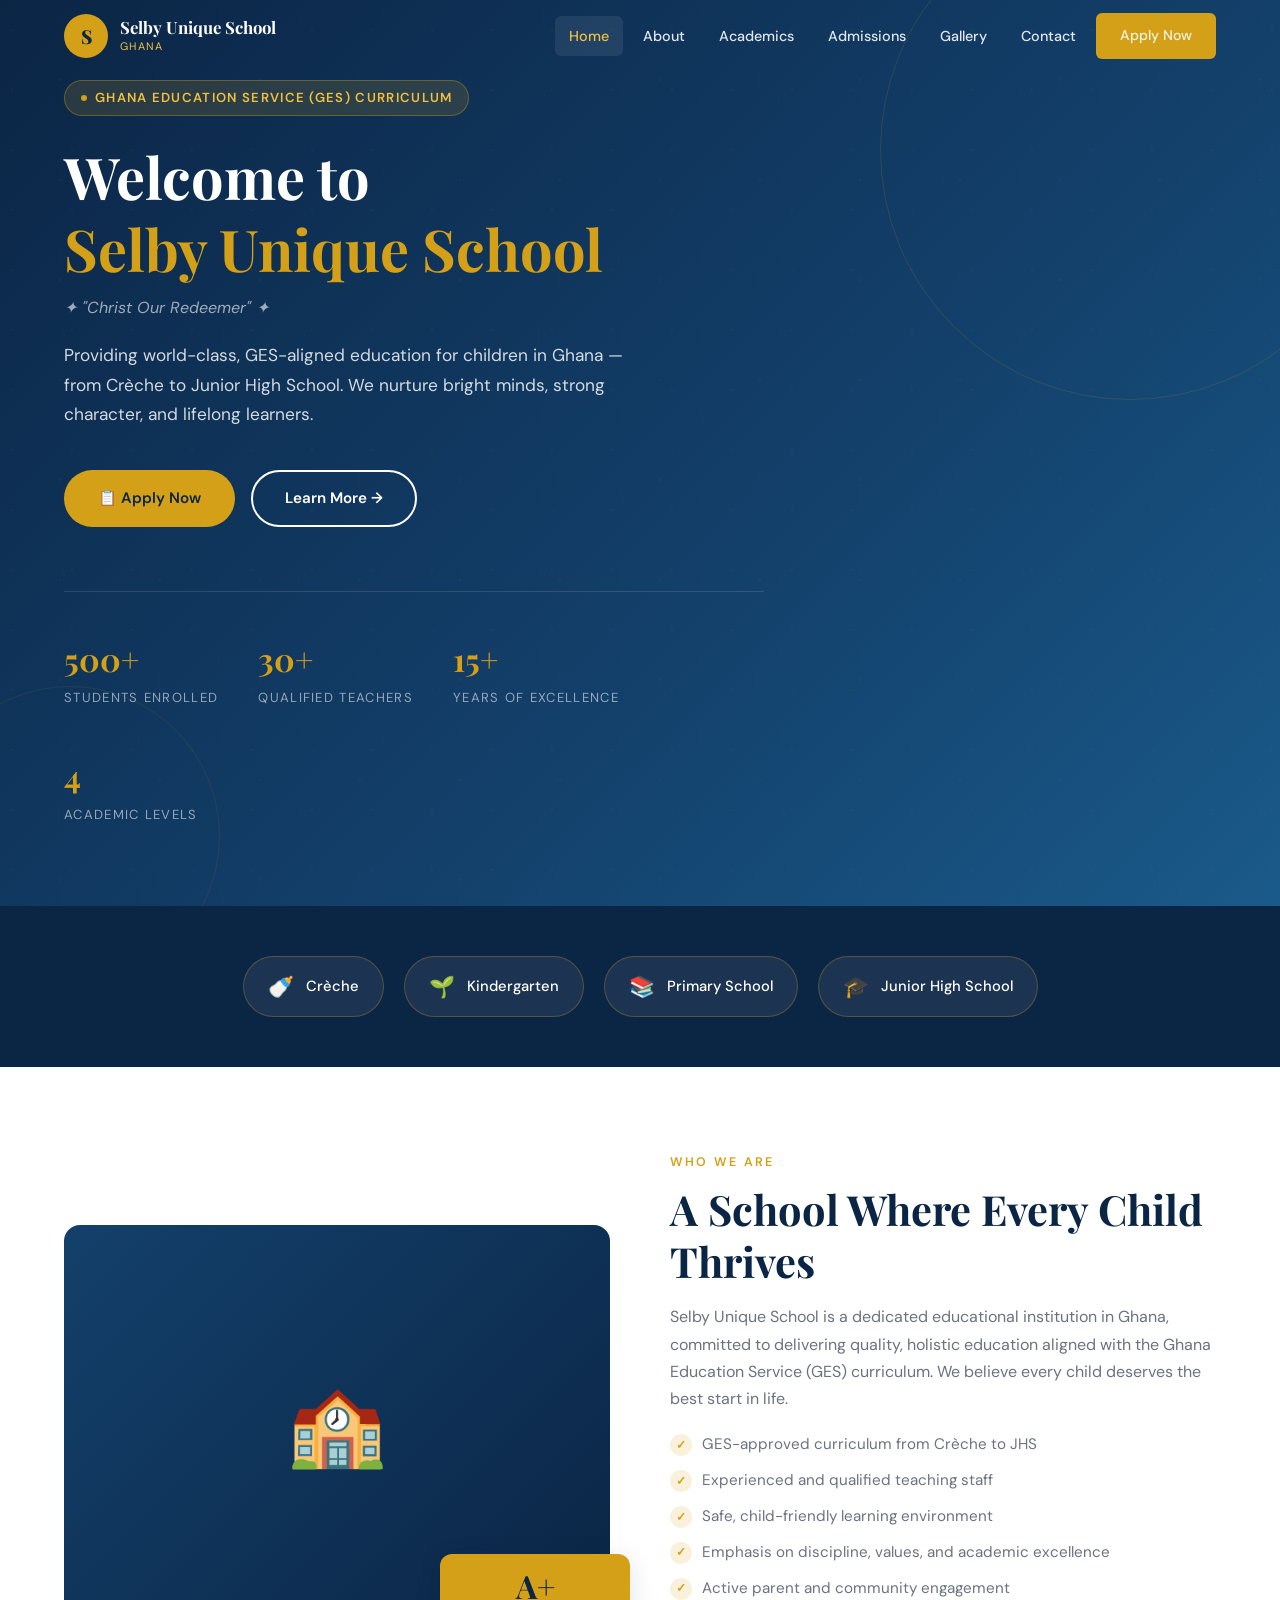
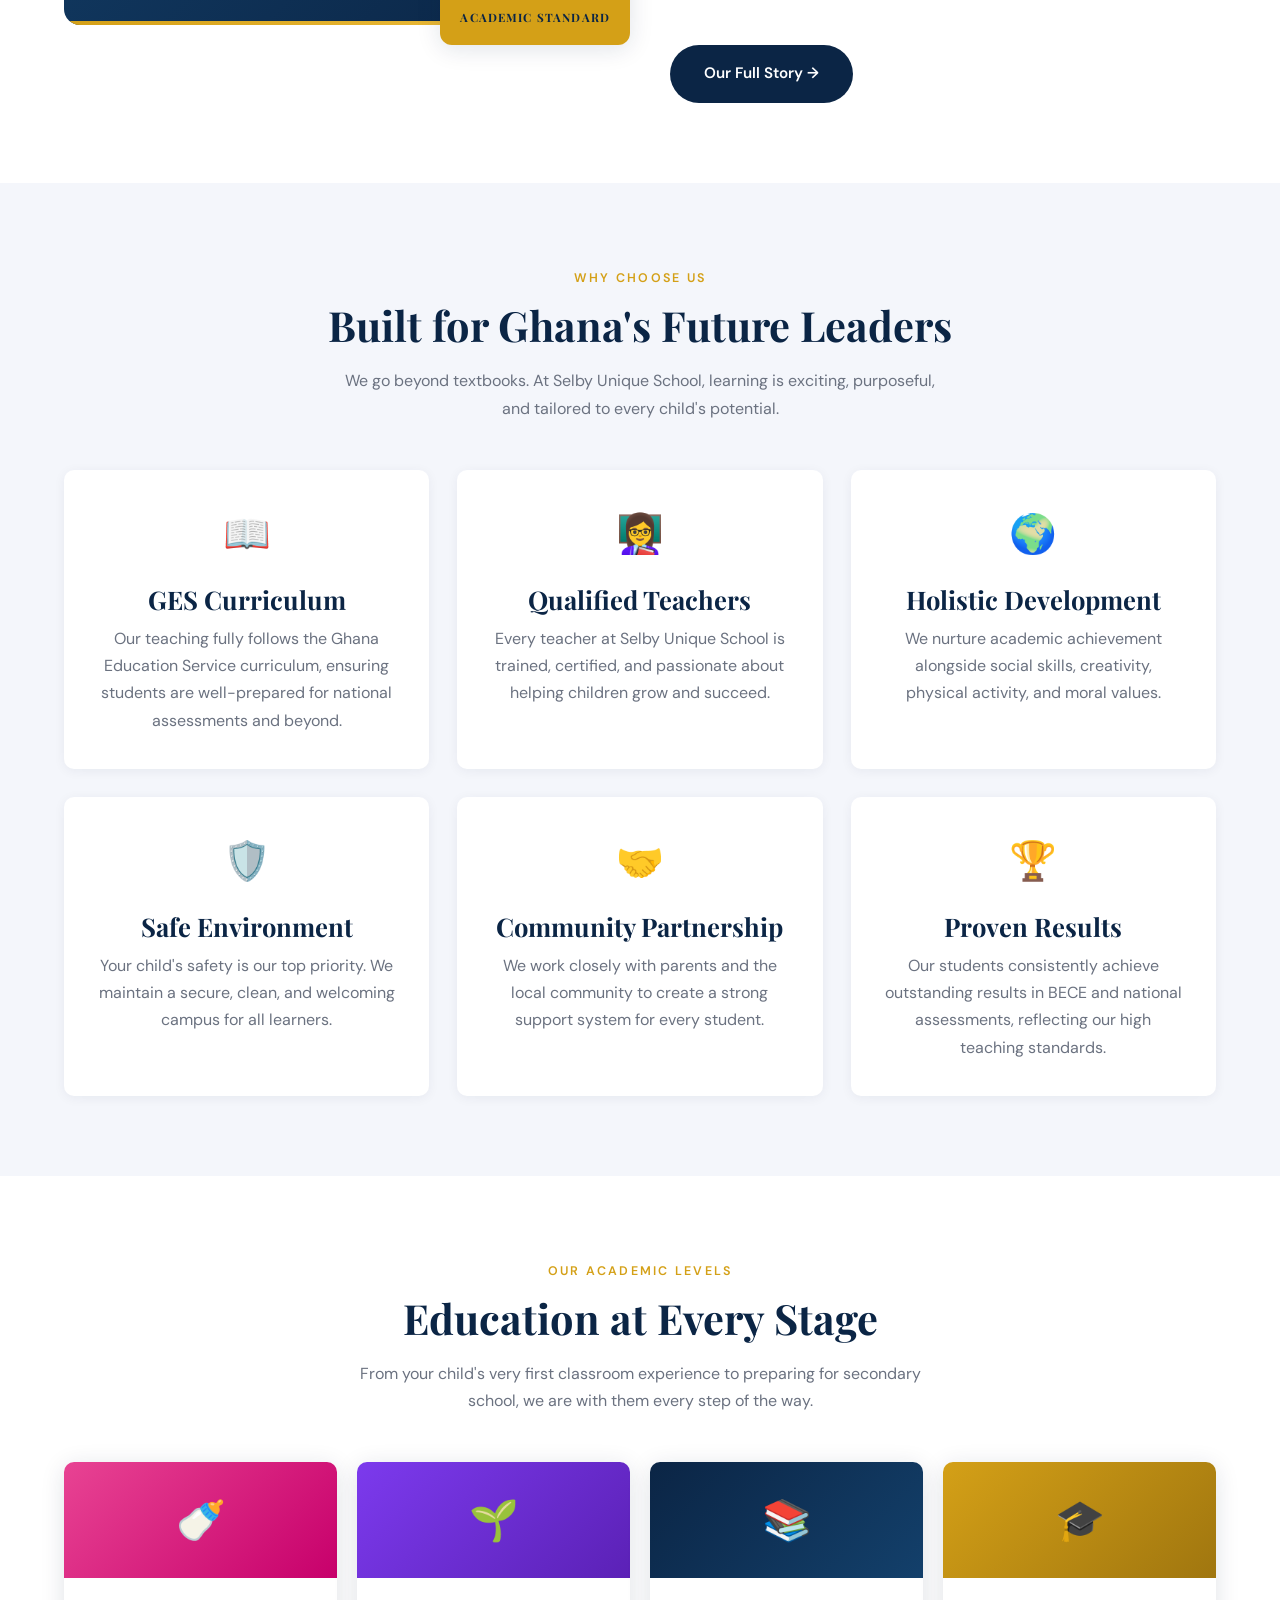
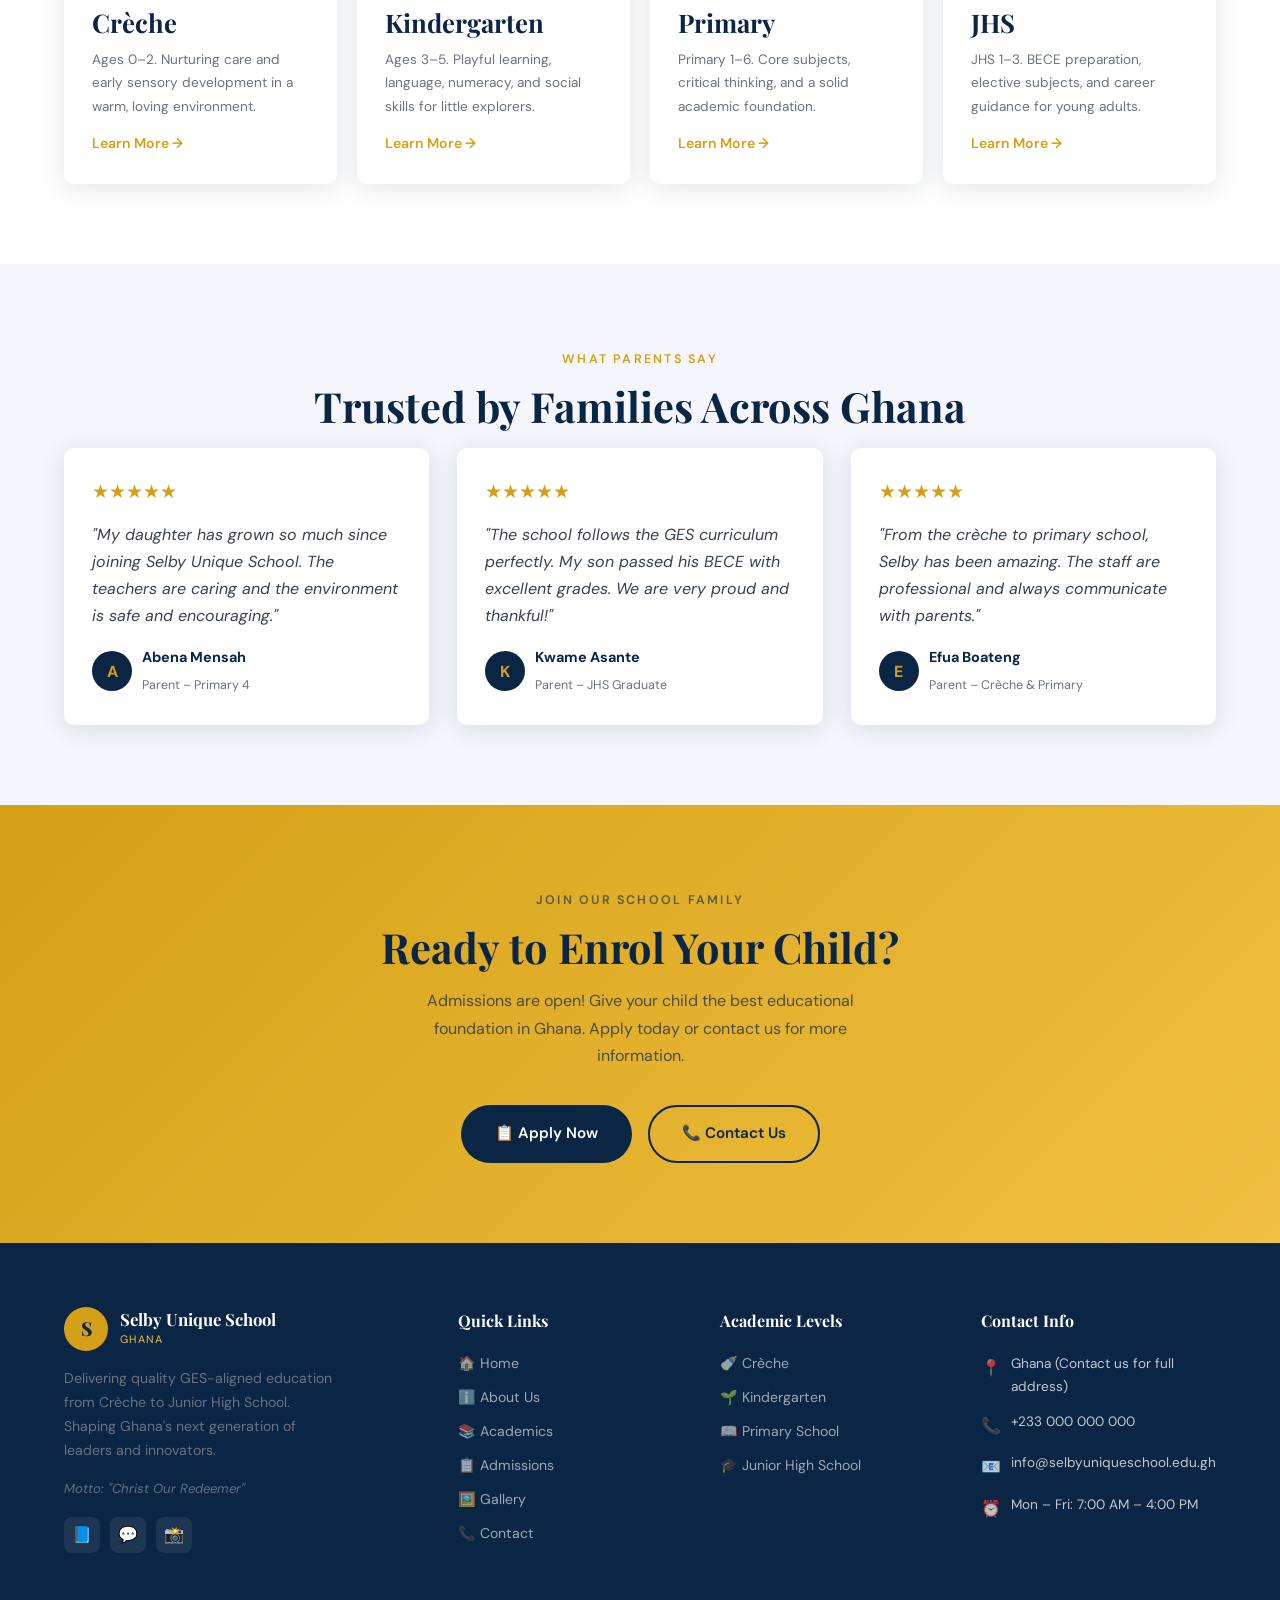
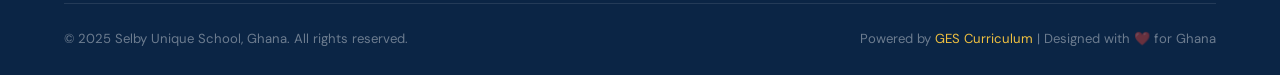
==== index.html @ 158a417b "second" ====
<!doctype html>
<html lang="en">
  <head>
    <meta charset="UTF-8" />
    <meta name="viewport" content="width=device-width, initial-scale=1.0" />
    <meta
      name="description"
      content="Selby Unique School – Ghana. Offering quality GES-aligned education from Crèche to Junior High School. Motto: Christ Our Redeemer."
    />
    <title>Selby Unique School – Ghana | Home</title>
    <link rel="stylesheet" href="styles.css" />
    <link
      rel="icon"
      href="data:image/svg+xml,<svg xmlns='http://www.w3.org/2000/svg' viewBox='0 0 100 100'><text y='.9em' font-size='90'>🏫</text></svg>"
    />
  </head>
  <body>
    <!-- ===== NAVIGATION ===== -->
    <nav class="navbar" id="navbar">
      <div class="nav-inner">
        <a href="index.html" class="nav-logo">
          <div class="logo-icon">S</div>
          <div class="logo-text">
            <span class="school-name">Selby Unique School</span>
            <span class="school-tag">Ghana</span>
          </div>
        </a>
        <button class="hamburger" aria-label="Toggle menu" id="hamburger">
          <span></span><span></span><span></span>
        </button>
        <div class="nav-links" id="navLinks">
          <a href="index.html">Home</a>
          <a href="about.html">About</a>
          <a href="academics.html">Academics</a>
          <a href="admissions.html">Admissions</a>
          <a href="gallery.html">Gallery</a>
          <a href="contact.html">Contact</a>
          <a href="admissions.html" class="btn btn-primary">Apply Now</a>
        </div>
      </div>
    </nav>

    <!-- ===== HERO ===== -->
    <section class="hero" id="home">
      <div class="hero-bg-pattern"></div>
      <div class="hero-circle-1"></div>
      <div class="hero-circle-2"></div>
      <div class="container">
        <div class="hero-content">
          <div class="hero-badge">Ghana Education Service (GES) Curriculum</div>
          <h1 class="hero-title">
            Welcome to<br />
            <span class="highlight">Selby Unique School</span>
          </h1>
          <p class="hero-motto">✦ "Christ Our Redeemer" ✦</p>
          <p class="hero-desc">
            Providing world-class, GES-aligned education for children in Ghana —
            from Crèche to Junior High School. We nurture bright minds, strong
            character, and lifelong learners.
          </p>
          <div class="hero-buttons">
            <a href="admissions.html" class="btn btn-primary">📋 Apply Now</a>
            <a href="about.html" class="btn btn-outline">Learn More →</a>
          </div>
          <div class="hero-stats">
            <div>
              <div class="hero-stat-num" data-count="500" data-suffix="+">
                500+
              </div>
              <div class="hero-stat-label">Students Enrolled</div>
            </div>
            <div>
              <div class="hero-stat-num" data-count="30" data-suffix="+">
                30+
              </div>
              <div class="hero-stat-label">Qualified Teachers</div>
            </div>
            <div>
              <div class="hero-stat-num" data-count="15" data-suffix="+">
                15+
              </div>
              <div class="hero-stat-label">Years of Excellence</div>
            </div>
            <div>
              <div class="hero-stat-num" data-count="4">4</div>
              <div class="hero-stat-label">Academic Levels</div>
            </div>
          </div>
        </div>
      </div>
    </section>

    <!-- ===== LEVELS STRIP ===== -->
    <div class="levels-strip">
      <div class="container">
        <a href="academics.html#creche" class="level-pill">
          <span class="pill-emoji">🍼</span> Crèche
        </a>
        <a href="academics.html#kg" class="level-pill">
          <span class="pill-emoji">🌱</span> Kindergarten
        </a>
        <a href="academics.html#primary" class="level-pill">
          <span class="pill-emoji">📚</span> Primary School
        </a>
        <a href="academics.html#jhs" class="level-pill">
          <span class="pill-emoji">🎓</span> Junior High School
        </a>
      </div>
    </div>

    <!-- ===== ABOUT (Home) ===== -->
    <section>
      <div class="container">
        <div class="about-home">
          <div class="about-img-wrap">
            <div class="about-img-box">🏫</div>
            <div class="about-badge-float">
              <span class="num">A+</span>
              <span class="lbl">Academic Standard</span>
            </div>
          </div>
          <div class="about-text">
            <span class="section-label">Who We Are</span>
            <h2 class="section-title">A School Where Every Child Thrives</h2>
            <p>
              Selby Unique School is a dedicated educational institution in
              Ghana, committed to delivering quality, holistic education aligned
              with the Ghana Education Service (GES) curriculum. We believe
              every child deserves the best start in life.
            </p>
            <ul class="check-list" style="margin-top: 20px">
              <li>GES-approved curriculum from Crèche to JHS</li>
              <li>Experienced and qualified teaching staff</li>
              <li>Safe, child-friendly learning environment</li>
              <li>Emphasis on discipline, values, and academic excellence</li>
              <li>Active parent and community engagement</li>
            </ul>
            <a href="about.html" class="btn btn-navy" style="margin-top: 24px"
              >Our Full Story →</a
            >
          </div>
        </div>
      </div>
    </section>

    <!-- ===== WHY CHOOSE US ===== -->
    <section class="features-section">
      <div class="container">
        <div class="text-center">
          <span class="section-label">Why Choose Us</span>
          <h2 class="section-title">Built for Ghana's Future Leaders</h2>
          <p class="section-sub">
            We go beyond textbooks. At Selby Unique School, learning is
            exciting, purposeful, and tailored to every child's potential.
          </p>
        </div>
        <div class="grid-3">
          <div class="feature-card">
            <span class="feature-icon">📖</span>
            <h3>GES Curriculum</h3>
            <p>
              Our teaching fully follows the Ghana Education Service curriculum,
              ensuring students are well-prepared for national assessments and
              beyond.
            </p>
          </div>
          <div class="feature-card">
            <span class="feature-icon">👩‍🏫</span>
            <h3>Qualified Teachers</h3>
            <p>
              Every teacher at Selby Unique School is trained, certified, and
              passionate about helping children grow and succeed.
            </p>
          </div>
          <div class="feature-card">
            <span class="feature-icon">🌍</span>
            <h3>Holistic Development</h3>
            <p>
              We nurture academic achievement alongside social skills,
              creativity, physical activity, and moral values.
            </p>
          </div>
          <div class="feature-card">
            <span class="feature-icon">🛡️</span>
            <h3>Safe Environment</h3>
            <p>
              Your child's safety is our top priority. We maintain a secure,
              clean, and welcoming campus for all learners.
            </p>
          </div>
          <div class="feature-card">
            <span class="feature-icon">🤝</span>
            <h3>Community Partnership</h3>
            <p>
              We work closely with parents and the local community to create a
              strong support system for every student.
            </p>
          </div>
          <div class="feature-card">
            <span class="feature-icon">🏆</span>
            <h3>Proven Results</h3>
            <p>
              Our students consistently achieve outstanding results in BECE and
              national assessments, reflecting our high teaching standards.
            </p>
          </div>
        </div>
      </div>
    </section>

    <!-- ===== ACADEMIC LEVELS PREVIEW ===== -->
    <section>
      <div class="container">
        <div class="text-center">
          <span class="section-label">Our Academic Levels</span>
          <h2 class="section-title">Education at Every Stage</h2>
          <p class="section-sub">
            From your child's very first classroom experience to preparing for
            secondary school, we are with them every step of the way.
          </p>
        </div>
        <div class="grid-4">
          <div class="card">
            <div
              style="
                background: linear-gradient(135deg, #e84393, #c7006b);
                padding: 24px;
                text-align: center;
                font-size: 2.5rem;
              "
            >
              🍼
            </div>
            <div class="card-body">
              <h3>Crèche</h3>
              <p style="font-size: 0.85rem">
                Ages 0–2. Nurturing care and early sensory development in a
                warm, loving environment.
              </p>
              <a
                href="academics.html#creche"
                style="
                  display: inline-block;
                  margin-top: 14px;
                  color: #d4a017;
                  font-weight: 600;
                  font-size: 0.88rem;
                "
                >Learn More →</a
              >
            </div>
          </div>
          <div class="card">
            <div
              style="
                background: linear-gradient(135deg, #7c3aed, #5b21b6);
                padding: 24px;
                text-align: center;
                font-size: 2.5rem;
              "
            >
              🌱
            </div>
            <div class="card-body">
              <h3>Kindergarten</h3>
              <p style="font-size: 0.85rem">
                Ages 3–5. Playful learning, language, numeracy, and social
                skills for little explorers.
              </p>
              <a
                href="academics.html#kg"
                style="
                  display: inline-block;
                  margin-top: 14px;
                  color: #d4a017;
                  font-weight: 600;
                  font-size: 0.88rem;
                "
                >Learn More →</a
              >
            </div>
          </div>
          <div class="card">
            <div
              style="
                background: linear-gradient(135deg, #0b2545, #13406b);
                padding: 24px;
                text-align: center;
                font-size: 2.5rem;
              "
            >
              📚
            </div>
            <div class="card-body">
              <h3>Primary</h3>
              <p style="font-size: 0.85rem">
                Primary 1–6. Core subjects, critical thinking, and a solid
                academic foundation.
              </p>
              <a
                href="academics.html#primary"
                style="
                  display: inline-block;
                  margin-top: 14px;
                  color: #d4a017;
                  font-weight: 600;
                  font-size: 0.88rem;
                "
                >Learn More →</a
              >
            </div>
          </div>
          <div class="card">
            <div
              style="
                background: linear-gradient(135deg, #d4a017, #a0760f);
                padding: 24px;
                text-align: center;
                font-size: 2.5rem;
              "
            >
              🎓
            </div>
            <div class="card-body">
              <h3>JHS</h3>
              <p style="font-size: 0.85rem">
                JHS 1–3. BECE preparation, elective subjects, and career
                guidance for young adults.
              </p>
              <a
                href="academics.html#jhs"
                style="
                  display: inline-block;
                  margin-top: 14px;
                  color: #d4a017;
                  font-weight: 600;
                  font-size: 0.88rem;
                "
                >Learn More →</a
              >
            </div>
          </div>
        </div>
      </div>
    </section>

    <!-- ===== TESTIMONIALS ===== -->
    <section class="bg-offwhite">
      <div class="container">
        <div class="text-center">
          <span class="section-label">What Parents Say</span>
          <h2 class="section-title">Trusted by Families Across Ghana</h2>
        </div>
        <div class="grid-3">
          <div class="card">
            <div class="card-body">
              <div
                style="color: #d4a017; font-size: 1.2rem; margin-bottom: 12px"
              >
                ★★★★★
              </div>
              <p
                style="font-style: italic; margin-bottom: 16px; color: #374151"
              >
                "My daughter has grown so much since joining Selby Unique
                School. The teachers are caring and the environment is safe and
                encouraging."
              </p>
              <div style="display: flex; align-items: center; gap: 10px">
                <div
                  style="
                    width: 40px;
                    height: 40px;
                    background: var(--navy);
                    border-radius: 50%;
                    display: flex;
                    align-items: center;
                    justify-content: center;
                    color: var(--gold);
                    font-weight: 700;
                  "
                >
                  A
                </div>
                <div>
                  <strong
                    style="
                      color: var(--navy);
                      font-size: 0.9rem;
                      display: block;
                    "
                    >Abena Mensah</strong
                  >
                  <span style="font-size: 0.78rem; color: var(--gray)"
                    >Parent – Primary 4</span
                  >
                </div>
              </div>
            </div>
          </div>
          <div class="card">
            <div class="card-body">
              <div
                style="color: #d4a017; font-size: 1.2rem; margin-bottom: 12px"
              >
                ★★★★★
              </div>
              <p
                style="font-style: italic; margin-bottom: 16px; color: #374151"
              >
                "The school follows the GES curriculum perfectly. My son passed
                his BECE with excellent grades. We are very proud and thankful!"
              </p>
              <div style="display: flex; align-items: center; gap: 10px">
                <div
                  style="
                    width: 40px;
                    height: 40px;
                    background: var(--navy);
                    border-radius: 50%;
                    display: flex;
                    align-items: center;
                    justify-content: center;
                    color: var(--gold);
                    font-weight: 700;
                  "
                >
                  K
                </div>
                <div>
                  <strong
                    style="
                      color: var(--navy);
                      font-size: 0.9rem;
                      display: block;
                    "
                    >Kwame Asante</strong
                  >
                  <span style="font-size: 0.78rem; color: var(--gray)"
                    >Parent – JHS Graduate</span
                  >
                </div>
              </div>
            </div>
          </div>
          <div class="card">
            <div class="card-body">
              <div
                style="color: #d4a017; font-size: 1.2rem; margin-bottom: 12px"
              >
                ★★★★★
              </div>
              <p
                style="font-style: italic; margin-bottom: 16px; color: #374151"
              >
                "From the crèche to primary school, Selby has been amazing. The
                staff are professional and always communicate with parents."
              </p>
              <div style="display: flex; align-items: center; gap: 10px">
                <div
                  style="
                    width: 40px;
                    height: 40px;
                    background: var(--navy);
                    border-radius: 50%;
                    display: flex;
                    align-items: center;
                    justify-content: center;
                    color: var(--gold);
                    font-weight: 700;
                  "
                >
                  E
                </div>
                <div>
                  <strong
                    style="
                      color: var(--navy);
                      font-size: 0.9rem;
                      display: block;
                    "
                    >Efua Boateng</strong
                  >
                  <span style="font-size: 0.78rem; color: var(--gray)"
                    >Parent – Crèche & Primary</span
                  >
                </div>
              </div>
            </div>
          </div>
        </div>
      </div>
    </section>

    <!-- ===== CTA ===== -->
    <section class="cta-section">
      <div class="container">
        <span class="section-label" style="color: var(--navy); opacity: 0.6"
          >Join Our School Family</span
        >
        <h2>Ready to Enrol Your Child?</h2>
        <p>
          Admissions are open! Give your child the best educational foundation
          in Ghana. Apply today or contact us for more information.
        </p>
        <div class="cta-buttons">
          <a href="admissions.html" class="btn btn-navy">📋 Apply Now</a>
          <a
            href="contact.html"
            class="btn"
            style="border: 2px solid var(--navy); color: var(--navy)"
            >📞 Contact Us</a
          >
        </div>
      </div>
    </section>

    <!-- ===== FOOTER ===== -->
    <footer>
      <div class="container">
        <div class="footer-grid">
          <div class="footer-brand">
            <div class="nav-logo">
              <div class="logo-icon">S</div>
              <div class="logo-text">
                <span class="school-name">Selby Unique School</span>
                <span class="school-tag">Ghana</span>
              </div>
            </div>
            <p class="footer-desc">
              Delivering quality GES-aligned education from Crèche to Junior
              High School. Shaping Ghana's next generation of leaders and
              innovators.
            </p>
            <p
              style="
                font-size: 0.82rem;
                color: rgba(255, 255, 255, 0.35);
                font-style: italic;
              "
            >
              Motto: "Christ Our Redeemer"
            </p>
            <div class="footer-social">
              <a href="#" class="social-btn" aria-label="Facebook">📘</a>
              <a href="#" class="social-btn" aria-label="WhatsApp">💬</a>
              <a href="#" class="social-btn" aria-label="Instagram">📸</a>
            </div>
          </div>
          <div class="footer-col">
            <h5>Quick Links</h5>
            <ul>
              <li><a href="index.html">🏠 Home</a></li>
              <li><a href="about.html">ℹ️ About Us</a></li>
              <li><a href="academics.html">📚 Academics</a></li>
              <li><a href="admissions.html">📋 Admissions</a></li>
              <li><a href="gallery.html">🖼️ Gallery</a></li>
              <li><a href="contact.html">📞 Contact</a></li>
            </ul>
          </div>
          <div class="footer-col">
            <h5>Academic Levels</h5>
            <ul>
              <li><a href="academics.html#creche">🍼 Crèche</a></li>
              <li><a href="academics.html#kg">🌱 Kindergarten</a></li>
              <li><a href="academics.html#primary">📖 Primary School</a></li>
              <li><a href="academics.html#jhs">🎓 Junior High School</a></li>
            </ul>
          </div>
          <div class="footer-col">
            <h5>Contact Info</h5>
            <div class="contact-line">
              <span class="ci">📍</span
              ><span>Ghana (Contact us for full address)</span>
            </div>
            <div class="contact-line">
              <span class="ci">📞</span
              ><span><a href="tel:+233000000000">+233 000 000 000</a></span>
            </div>
            <div class="contact-line">
              <span class="ci">📧</span
              ><span
                ><a href="mailto:info@selbyuniqueschool.edu.gh"
                  >info@selbyuniqueschool.edu.gh</a
                ></span
              >
            </div>
            <div class="contact-line">
              <span class="ci">⏰</span
              ><span>Mon – Fri: 7:00 AM – 4:00 PM</span>
            </div>
          </div>
        </div>
        <div class="footer-bottom">
          <span>© 2025 Selby Unique School, Ghana. All rights reserved.</span>
          <span
            >Powered by <a href="#">GES Curriculum</a> | Designed with ❤️ for
            Ghana</span
          >
        </div>
      </div>
    </footer>

    <!-- Scroll to top -->
    <button id="scrollTop" aria-label="Scroll to top">↑</button>

    <script src="script.js"></script>
  </body>
</html>
---- styles.css ----
/* ============================================
   SELBY UNIQUE SCHOOL — GLOBAL STYLESHEET
   Colors: Deep Navy, Gold, White
   ============================================ */

@import url("https://fonts.googleapis.com/css2?family=Playfair+Display:wght@600;700;800&family=DM+Sans:wght@300;400;500;600&display=swap");

/* ---------- CSS Variables ---------- */
:root {
  --navy: #0b2545;
  --navy-mid: #13406b;
  --gold: #d4a017;
  --gold-lt: #f0c040;
  --white: #ffffff;
  --offwhite: #f4f6fb;
  --gray: #6b7280;
  --light-gray: #e5e9f2;
  --text: #1a202c;
  --radius: 10px;
  --shadow: 0 4px 24px rgba(11, 37, 69, 0.12);
  --transition: 0.3s ease;
  --max-width: 1200px;
}

/* ---------- Reset ---------- */
*,
*::before,
*::after {
  box-sizing: border-box;
  margin: 0;
  padding: 0;
}
html {
  scroll-behavior: smooth;
  font-size: 16px;
}
body {
  font-family: "DM Sans", sans-serif;
  color: var(--text);
  background: var(--white);
  line-height: 1.7;
  overflow-x: hidden;
}
img {
  max-width: 100%;
  height: auto;
  display: block;
}
a {
  color: inherit;
  text-decoration: none;
}
ul {
  list-style: none;
}
button {
  cursor: pointer;
  font-family: inherit;
}

/* ---------- Typography ---------- */
h1,
h2,
h3,
h4 {
  font-family: "Playfair Display", serif;
  line-height: 1.25;
}
h1 {
  font-size: clamp(2rem, 5vw, 3.6rem);
}
h2 {
  font-size: clamp(1.6rem, 3.5vw, 2.6rem);
}
h3 {
  font-size: clamp(1.2rem, 2.5vw, 1.6rem);
}
h4 {
  font-size: 1.1rem;
}
p {
  font-size: 1rem;
  color: var(--gray);
}

/* ---------- Container ---------- */
.container {
  width: 90%;
  max-width: var(--max-width);
  margin: 0 auto;
}

/* ---------- Section ---------- */
section {
  padding: 80px 0;
}
.section-label {
  display: inline-block;
  font-size: 0.78rem;
  font-weight: 600;
  letter-spacing: 0.18em;
  text-transform: uppercase;
  color: var(--gold);
  margin-bottom: 10px;
}
.section-title {
  color: var(--navy);
  margin-bottom: 16px;
}
.section-sub {
  max-width: 600px;
  margin-bottom: 48px;
}
.text-center {
  text-align: center;
}
.text-center .section-sub {
  margin-left: auto;
  margin-right: auto;
}

/* ---------- Buttons ---------- */
.btn {
  display: inline-flex;
  align-items: center;
  gap: 8px;
  padding: 14px 32px;
  border-radius: 50px;
  font-weight: 600;
  font-size: 0.95rem;
  transition: var(--transition);
  border: 2px solid transparent;
}
.btn-primary {
  background: var(--gold);
  color: var(--navy);
}
.btn-primary:hover {
  background: var(--gold-lt);
  transform: translateY(-2px);
  box-shadow: 0 8px 24px rgba(212, 160, 23, 0.4);
}
.btn-outline {
  border-color: var(--white);
  color: var(--white);
  background: transparent;
}
.btn-outline:hover {
  background: var(--white);
  color: var(--navy);
  transform: translateY(-2px);
}
.btn-navy {
  background: var(--navy);
  color: var(--white);
}
.btn-navy:hover {
  background: var(--navy-mid);
  transform: translateY(-2px);
  box-shadow: 0 8px 24px rgba(11, 37, 69, 0.3);
}

/* ============================================
   NAVIGATION
   ============================================ */
.navbar {
  position: fixed;
  top: 0;
  left: 0;
  right: 0;
  z-index: 1000;
  padding: 0 5%;
  background: transparent;
  transition:
    background var(--transition),
    box-shadow var(--transition);
}
.navbar.scrolled {
  background: var(--navy);
  box-shadow: 0 2px 20px rgba(11, 37, 69, 0.3);
}
.nav-inner {
  display: flex;
  align-items: center;
  justify-content: space-between;
  height: 72px;
}
.nav-logo {
  display: flex;
  align-items: center;
  gap: 12px;
}
.nav-logo .logo-icon {
  width: 44px;
  height: 44px;
  background: var(--gold);
  border-radius: 50%;
  display: flex;
  align-items: center;
  justify-content: center;
  font-family: "Playfair Display", serif;
  font-weight: 800;
  font-size: 1.2rem;
  color: var(--navy);
  flex-shrink: 0;
}
.nav-logo .logo-text {
  color: var(--white);
}
.nav-logo .logo-text span {
  display: block;
}
.nav-logo .logo-text .school-name {
  font-family: "Playfair Display", serif;
  font-weight: 700;
  font-size: 1.05rem;
  line-height: 1.2;
}
.nav-logo .logo-text .school-tag {
  font-size: 0.68rem;
  letter-spacing: 0.12em;
  text-transform: uppercase;
  color: var(--gold-lt);
}
.nav-links {
  display: flex;
  align-items: center;
  gap: 6px;
}
.nav-links a {
  color: rgba(255, 255, 255, 0.88);
  padding: 8px 14px;
  border-radius: 6px;
  font-size: 0.9rem;
  font-weight: 500;
  transition: var(--transition);
}
.nav-links a:hover,
.nav-links a.active {
  color: var(--gold-lt);
  background: rgba(255, 255, 255, 0.08);
}
.nav-links .btn {
  padding: 9px 22px;
  font-size: 0.88rem;
}
.hamburger {
  display: none;
  flex-direction: column;
  gap: 5px;
  background: none;
  border: none;
  padding: 6px;
}
.hamburger span {
  display: block;
  width: 24px;
  height: 2px;
  background: var(--white);
  border-radius: 2px;
  transition: var(--transition);
}
.hamburger.open span:nth-child(1) {
  transform: rotate(45deg) translate(5px, 5px);
}
.hamburger.open span:nth-child(2) {
  opacity: 0;
}
.hamburger.open span:nth-child(3) {
  transform: rotate(-45deg) translate(5px, -5px);
}

/* ---------- Mobile Nav ---------- */
@media (max-width: 768px) {
  .hamburger {
    display: flex;
  }
  .nav-links {
    position: fixed;
    top: 72px;
    left: 0;
    right: 0;
    background: var(--navy);
    flex-direction: column;
    align-items: stretch;
    padding: 16px 20px 24px;
    gap: 4px;
    transform: translateY(-110%);
    transition: transform var(--transition);
    box-shadow: 0 8px 24px rgba(11, 37, 69, 0.4);
  }
  .nav-links.open {
    transform: translateY(0);
  }
  .nav-links a {
    padding: 12px 16px;
    border-radius: 8px;
  }
  .nav-links .btn {
    margin-top: 8px;
    text-align: center;
    justify-content: center;
  }
}

/* ============================================
   HERO
   ============================================ */
.hero {
  min-height: 100vh;
  display: flex;
  align-items: center;
  position: relative;
  overflow: hidden;
  background: linear-gradient(
    135deg,
    var(--navy) 0%,
    var(--navy-mid) 60%,
    #1a5a8a 100%
  );
}
.hero-bg-pattern {
  position: absolute;
  inset: 0;
  opacity: 0.05;
  background-image:
    radial-gradient(circle at 20% 50%, var(--gold) 1px, transparent 1px),
    radial-gradient(circle at 80% 20%, var(--gold) 1px, transparent 1px),
    radial-gradient(circle at 60% 80%, var(--gold) 1px, transparent 1px);
  background-size:
    60px 60px,
    80px 80px,
    100px 100px;
}
.hero-circle-1 {
  position: absolute;
  width: 500px;
  height: 500px;
  border-radius: 50%;
  border: 1px solid rgba(212, 160, 23, 0.15);
  top: -100px;
  right: -100px;
  animation: spin 40s linear infinite;
}
.hero-circle-2 {
  position: absolute;
  width: 300px;
  height: 300px;
  border-radius: 50%;
  border: 1px solid rgba(212, 160, 23, 0.1);
  bottom: -80px;
  left: -80px;
  animation: spin 30s linear infinite reverse;
}
@keyframes spin {
  to {
    transform: rotate(360deg);
  }
}
.hero .container {
  position: relative;
  z-index: 1;
}
.hero-content {
  max-width: 700px;
  animation: fadeUp 0.8s ease both;
}
@keyframes fadeUp {
  from {
    opacity: 0;
    transform: translateY(30px);
  }
  to {
    opacity: 1;
    transform: translateY(0);
  }
}
.hero-badge {
  display: inline-flex;
  align-items: center;
  gap: 8px;
  background: rgba(212, 160, 23, 0.15);
  border: 1px solid rgba(212, 160, 23, 0.35);
  border-radius: 50px;
  padding: 6px 16px;
  color: var(--gold-lt);
  font-size: 0.82rem;
  font-weight: 600;
  letter-spacing: 0.1em;
  text-transform: uppercase;
  margin-bottom: 24px;
  animation: fadeUp 0.8s 0.1s ease both;
}
.hero-badge::before {
  content: "";
  width: 6px;
  height: 6px;
  background: var(--gold);
  border-radius: 50%;
}
.hero-title {
  color: var(--white);
  margin-bottom: 10px;
  animation: fadeUp 0.8s 0.2s ease both;
}
.hero-title .highlight {
  color: var(--gold);
}
.hero-motto {
  font-style: italic;
  color: rgba(255, 255, 255, 0.6);
  font-size: 1rem;
  margin-bottom: 20px;
  animation: fadeUp 0.8s 0.3s ease both;
}
.hero-desc {
  color: rgba(255, 255, 255, 0.82);
  font-size: 1.08rem;
  margin-bottom: 40px;
  max-width: 560px;
  animation: fadeUp 0.8s 0.4s ease both;
}
.hero-buttons {
  display: flex;
  flex-wrap: wrap;
  gap: 16px;
  animation: fadeUp 0.8s 0.5s ease both;
}
.hero-stats {
  display: flex;
  flex-wrap: wrap;
  gap: 40px;
  margin-top: 64px;
  padding-top: 40px;
  border-top: 1px solid rgba(255, 255, 255, 0.12);
  animation: fadeUp 0.8s 0.6s ease both;
}
.hero-stat-num {
  font-family: "Playfair Display", serif;
  font-size: 2rem;
  font-weight: 700;
  color: var(--gold);
}
.hero-stat-label {
  font-size: 0.82rem;
  color: rgba(255, 255, 255, 0.55);
  text-transform: uppercase;
  letter-spacing: 0.1em;
}

/* ============================================
   CARDS
   ============================================ */
.card {
  background: var(--white);
  border-radius: var(--radius);
  box-shadow: var(--shadow);
  overflow: hidden;
  transition:
    transform var(--transition),
    box-shadow var(--transition);
}
.card:hover {
  transform: translateY(-6px);
  box-shadow: 0 12px 36px rgba(11, 37, 69, 0.16);
}
.card-body {
  padding: 28px;
}
.card-icon {
  width: 56px;
  height: 56px;
  background: linear-gradient(135deg, var(--navy), var(--navy-mid));
  border-radius: 14px;
  display: flex;
  align-items: center;
  justify-content: center;
  font-size: 1.5rem;
  margin-bottom: 18px;
}
.card h3 {
  color: var(--navy);
  margin-bottom: 10px;
}

/* ============================================
   GRID LAYOUTS
   ============================================ */
.grid-3 {
  display: grid;
  grid-template-columns: repeat(3, 1fr);
  gap: 28px;
}
.grid-2 {
  display: grid;
  grid-template-columns: repeat(2, 1fr);
  gap: 28px;
}
.grid-4 {
  display: grid;
  grid-template-columns: repeat(4, 1fr);
  gap: 20px;
}

@media (max-width: 900px) {
  .grid-3 {
    grid-template-columns: repeat(2, 1fr);
  }
  .grid-4 {
    grid-template-columns: repeat(2, 1fr);
  }
}
@media (max-width: 600px) {
  .grid-3,
  .grid-2,
  .grid-4 {
    grid-template-columns: 1fr;
  }
}

/* ============================================
   PAGE HERO (inner pages)
   ============================================ */
.page-hero {
  background: linear-gradient(135deg, var(--navy) 0%, var(--navy-mid) 100%);
  padding: 140px 0 80px;
  text-align: center;
  position: relative;
  overflow: hidden;
}
.page-hero::after {
  content: "";
  position: absolute;
  bottom: -1px;
  left: 0;
  right: 0;
  height: 50px;
  background: var(--offwhite);
  clip-path: ellipse(55% 100% at 50% 100%);
}
.page-hero h1 {
  color: var(--white);
  margin-bottom: 12px;
}
.page-hero p {
  color: rgba(255, 255, 255, 0.7);
  max-width: 500px;
  margin: 0 auto;
}
.breadcrumb {
  display: flex;
  justify-content: center;
  gap: 8px;
  margin-bottom: 16px;
  font-size: 0.82rem;
  color: rgba(255, 255, 255, 0.5);
}
.breadcrumb a {
  color: var(--gold-lt);
}
.breadcrumb span {
  color: rgba(255, 255, 255, 0.3);
}

/* ============================================
   FEATURES / WHY CHOOSE US
   ============================================ */
.features-section {
  background: var(--offwhite);
}
.feature-card {
  background: var(--white);
  border-radius: var(--radius);
  padding: 32px;
  text-align: center;
  border-bottom: 3px solid transparent;
  transition: var(--transition);
  box-shadow: 0 2px 12px rgba(11, 37, 69, 0.06);
}
.feature-card:hover {
  border-bottom-color: var(--gold);
  transform: translateY(-4px);
  box-shadow: var(--shadow);
}
.feature-icon {
  font-size: 2.4rem;
  margin-bottom: 16px;
  display: block;
}
.feature-card h3 {
  color: var(--navy);
  margin-bottom: 10px;
}

/* ============================================
   ABOUT SECTION (home)
   ============================================ */
.about-home {
  display: grid;
  grid-template-columns: 1fr 1fr;
  gap: 60px;
  align-items: center;
}
.about-img-wrap {
  position: relative;
}
.about-img-box {
  width: 100%;
  height: 400px;
  background: linear-gradient(135deg, var(--navy-mid), var(--navy));
  border-radius: 16px;
  display: flex;
  align-items: center;
  justify-content: center;
  font-size: 5rem;
  position: relative;
  overflow: hidden;
}
.about-img-box::after {
  content: "";
  position: absolute;
  bottom: 0;
  left: 0;
  right: 0;
  height: 4px;
  background: linear-gradient(90deg, var(--gold), var(--gold-lt));
}
.about-badge-float {
  position: absolute;
  bottom: -20px;
  right: -20px;
  background: var(--gold);
  color: var(--navy);
  border-radius: 12px;
  padding: 16px 20px;
  font-family: "Playfair Display", serif;
  font-weight: 700;
  text-align: center;
  box-shadow: var(--shadow);
}
.about-badge-float .num {
  font-size: 2rem;
  display: block;
  line-height: 1;
}
.about-badge-float .lbl {
  font-size: 0.72rem;
  text-transform: uppercase;
  letter-spacing: 0.1em;
}
.about-text .check-list {
  margin: 20px 0;
}
.check-list li {
  display: flex;
  align-items: flex-start;
  gap: 10px;
  margin-bottom: 10px;
  color: var(--gray);
  font-size: 0.95rem;
}
.check-list li::before {
  content: "✓";
  flex-shrink: 0;
  width: 22px;
  height: 22px;
  background: rgba(212, 160, 23, 0.15);
  color: var(--gold);
  border-radius: 50%;
  display: flex;
  align-items: center;
  justify-content: center;
  font-size: 0.75rem;
  font-weight: 700;
  margin-top: 2px;
}
@media (max-width: 768px) {
  .about-home {
    grid-template-columns: 1fr;
    gap: 40px;
  }
  .about-badge-float {
    bottom: -10px;
    right: 10px;
  }
}

/* ============================================
   LEVELS STRIP
   ============================================ */
.levels-strip {
  background: var(--navy);
  padding: 50px 0;
}
.levels-strip .container {
  display: flex;
  flex-wrap: wrap;
  justify-content: center;
  gap: 20px;
}
.level-pill {
  display: flex;
  align-items: center;
  gap: 12px;
  background: rgba(255, 255, 255, 0.07);
  border: 1px solid rgba(212, 160, 23, 0.3);
  border-radius: 50px;
  padding: 12px 24px;
  color: var(--white);
  font-size: 0.92rem;
  font-weight: 500;
  transition: var(--transition);
}
.level-pill:hover {
  background: rgba(212, 160, 23, 0.15);
  border-color: var(--gold);
}
.level-pill .pill-emoji {
  font-size: 1.3rem;
}

/* ============================================
   CTA SECTION
   ============================================ */
.cta-section {
  background: linear-gradient(135deg, var(--gold) 0%, var(--gold-lt) 100%);
  padding: 80px 0;
  text-align: center;
}
.cta-section h2 {
  color: var(--navy);
  margin-bottom: 14px;
}
.cta-section p {
  color: rgba(11, 37, 69, 0.7);
  margin-bottom: 36px;
  max-width: 500px;
  margin-left: auto;
  margin-right: auto;
}
.cta-buttons {
  display: flex;
  flex-wrap: wrap;
  gap: 16px;
  justify-content: center;
}

/* ============================================
   ACADEMICS PAGE
   ============================================ */
.academics-section {
  background: var(--offwhite);
}
.level-card {
  background: var(--white);
  border-radius: var(--radius);
  overflow: hidden;
  box-shadow: 0 2px 16px rgba(11, 37, 69, 0.08);
  transition: var(--transition);
}
.level-card:hover {
  transform: translateY(-6px);
  box-shadow: var(--shadow);
}
.level-card-header {
  padding: 28px;
  display: flex;
  align-items: center;
  gap: 16px;
}
.level-emoji-wrap {
  width: 60px;
  height: 60px;
  border-radius: 14px;
  display: flex;
  align-items: center;
  justify-content: center;
  font-size: 1.8rem;
  flex-shrink: 0;
}
.level-card-header h3 {
  color: var(--white);
  margin-bottom: 4px;
}
.level-card-header .age-tag {
  font-size: 0.78rem;
  color: rgba(255, 255, 255, 0.7);
}
.level-card-body {
  padding: 0 28px 28px;
}
.level-card-body p {
  margin-bottom: 16px;
  font-size: 0.93rem;
}
.subjects-label {
  font-size: 0.75rem;
  font-weight: 700;
  letter-spacing: 0.12em;
  text-transform: uppercase;
  color: var(--navy);
  margin-bottom: 10px;
}
.subject-tags {
  display: flex;
  flex-wrap: wrap;
  gap: 8px;
}
.subject-tag {
  background: var(--offwhite);
  border: 1px solid var(--light-gray);
  border-radius: 50px;
  padding: 4px 12px;
  font-size: 0.78rem;
  color: var(--navy-mid);
  font-weight: 500;
}

/* color variants for level cards */
.creche-hdr {
  background: linear-gradient(135deg, #e84393, #c7006b);
}
.kg-hdr {
  background: linear-gradient(135deg, #7c3aed, #5b21b6);
}
.primary-hdr {
  background: linear-gradient(135deg, #0b2545, #13406b);
}
.jhs-hdr {
  background: linear-gradient(135deg, #d4a017, #a0760f);
}
.creche-ico {
  background: rgba(232, 67, 147, 0.15);
}
.kg-ico {
  background: rgba(124, 58, 237, 0.15);
}
.primary-ico {
  background: rgba(11, 37, 69, 0.15);
}
.jhs-ico {
  background: rgba(212, 160, 23, 0.2);
}

/* ============================================
   ADMISSIONS PAGE
   ============================================ */
.admissions-intro {
  background: var(--offwhite);
}
.req-grid {
  display: grid;
  grid-template-columns: repeat(2, 1fr);
  gap: 20px;
  margin-top: 36px;
}
.req-item {
  display: flex;
  align-items: flex-start;
  gap: 14px;
  background: var(--white);
  border-radius: var(--radius);
  padding: 20px;
  box-shadow: 0 2px 10px rgba(11, 37, 69, 0.07);
}
.req-num {
  flex-shrink: 0;
  width: 36px;
  height: 36px;
  background: var(--navy);
  color: var(--gold);
  border-radius: 50%;
  display: flex;
  align-items: center;
  justify-content: center;
  font-family: "Playfair Display", serif;
  font-weight: 700;
  font-size: 0.9rem;
}
.req-item h4 {
  color: var(--navy);
  margin-bottom: 4px;
  font-size: 0.95rem;
}
.req-item p {
  font-size: 0.85rem;
}
@media (max-width: 600px) {
  .req-grid {
    grid-template-columns: 1fr;
  }
}

/* ============================================
   FORMS
   ============================================ */
.form-section {
  background: var(--white);
}
.form-wrap {
  background: var(--offwhite);
  border-radius: 16px;
  padding: 48px;
  max-width: 750px;
  margin: 0 auto;
  box-shadow: var(--shadow);
}
.form-title {
  color: var(--navy);
  margin-bottom: 6px;
}
.form-sub {
  margin-bottom: 32px;
}
.form-grid {
  display: grid;
  grid-template-columns: 1fr 1fr;
  gap: 20px;
}
.form-group {
  display: flex;
  flex-direction: column;
  gap: 6px;
}
.form-group.full {
  grid-column: 1/-1;
}
.form-group label {
  font-size: 0.82rem;
  font-weight: 600;
  color: var(--navy);
  text-transform: uppercase;
  letter-spacing: 0.06em;
}
.form-group input,
.form-group select,
.form-group textarea {
  padding: 12px 16px;
  border: 2px solid var(--light-gray);
  border-radius: 8px;
  font-family: inherit;
  font-size: 0.95rem;
  color: var(--text);
  background: var(--white);
  transition: border-color var(--transition);
  outline: none;
}
.form-group input:focus,
.form-group select:focus,
.form-group textarea:focus {
  border-color: var(--navy);
}
.form-group textarea {
  resize: vertical;
  min-height: 120px;
}
.form-submit {
  margin-top: 28px;
  text-align: center;
}
.form-note {
  font-size: 0.78rem;
  color: var(--gray);
  margin-top: 12px;
  text-align: center;
}
@media (max-width: 640px) {
  .form-wrap {
    padding: 28px 20px;
  }
  .form-grid {
    grid-template-columns: 1fr;
  }
}

/* ============================================
   GALLERY
   ============================================ */
.gallery-section {
  background: var(--offwhite);
}
.gallery-grid {
  display: grid;
  grid-template-columns: repeat(3, 1fr);
  gap: 16px;
}
.gallery-item {
  border-radius: var(--radius);
  overflow: hidden;
  position: relative;
  aspect-ratio: 4/3;
  background: linear-gradient(135deg, var(--navy-mid), var(--navy));
  cursor: pointer;
  transition: var(--transition);
}
.gallery-item:hover {
  transform: scale(1.02);
}
.gallery-item:nth-child(3n + 1) {
  grid-column: span 1;
}
.gallery-item.wide {
  grid-column: span 2;
}
.gallery-placeholder {
  width: 100%;
  height: 100%;
  display: flex;
  flex-direction: column;
  align-items: center;
  justify-content: center;
  gap: 12px;
  color: rgba(255, 255, 255, 0.5);
}
.gallery-placeholder .g-icon {
  font-size: 2.5rem;
}
.gallery-placeholder .g-label {
  font-size: 0.82rem;
  letter-spacing: 0.06em;
}
.gallery-item:hover .gallery-overlay {
  opacity: 1;
}
.gallery-overlay {
  position: absolute;
  inset: 0;
  background: rgba(11, 37, 69, 0.75);
  display: flex;
  align-items: center;
  justify-content: center;
  opacity: 0;
  transition: var(--transition);
  color: var(--white);
  font-size: 2rem;
}
.gallery-note {
  text-align: center;
  margin-top: 40px;
  padding: 28px;
  background: var(--white);
  border-radius: var(--radius);
  border: 2px dashed var(--light-gray);
}
.gallery-note h4 {
  color: var(--navy);
  margin-bottom: 8px;
}
@media (max-width: 768px) {
  .gallery-grid {
    grid-template-columns: repeat(2, 1fr);
  }
  .gallery-item.wide {
    grid-column: span 1;
  }
}
@media (max-width: 500px) {
  .gallery-grid {
    grid-template-columns: 1fr;
  }
}

/* ============================================
   CONTACT PAGE
   ============================================ */
.contact-grid {
  display: grid;
  grid-template-columns: 1fr 1.6fr;
  gap: 48px;
  align-items: start;
}
.contact-info {
  display: flex;
  flex-direction: column;
  gap: 20px;
}
.contact-card {
  background: var(--white);
  border-radius: var(--radius);
  padding: 24px;
  display: flex;
  align-items: flex-start;
  gap: 16px;
  box-shadow: 0 2px 12px rgba(11, 37, 69, 0.07);
  transition: var(--transition);
}
.contact-card:hover {
  transform: translateX(4px);
  box-shadow: var(--shadow);
}
.contact-card-icon {
  width: 48px;
  height: 48px;
  background: linear-gradient(135deg, var(--navy), var(--navy-mid));
  border-radius: 12px;
  display: flex;
  align-items: center;
  justify-content: center;
  font-size: 1.3rem;
  flex-shrink: 0;
}
.contact-card h4 {
  color: var(--navy);
  margin-bottom: 4px;
  font-size: 0.9rem;
}
.contact-card p,
.contact-card a {
  font-size: 0.9rem;
  color: var(--gray);
  line-height: 1.6;
}
.contact-card a:hover {
  color: var(--navy);
}
.map-box {
  background: linear-gradient(135deg, var(--navy-mid), var(--navy));
  border-radius: var(--radius);
  height: 200px;
  display: flex;
  align-items: center;
  justify-content: center;
  margin-top: 20px;
  color: rgba(255, 255, 255, 0.4);
  font-size: 0.85rem;
  text-align: center;
  padding: 20px;
  flex-direction: column;
  gap: 10px;
}
.map-box .map-icon {
  font-size: 2.5rem;
}
@media (max-width: 768px) {
  .contact-grid {
    grid-template-columns: 1fr;
  }
}

/* ============================================
   FOOTER
   ============================================ */
footer {
  background: var(--navy);
  color: rgba(255, 255, 255, 0.75);
  padding: 64px 0 0;
}
.footer-grid {
  display: grid;
  grid-template-columns: 1.6fr 1fr 1fr 1fr;
  gap: 40px;
  padding-bottom: 48px;
}
.footer-brand .logo-text .school-name {
  color: var(--white);
}
.footer-brand .logo-text .school-tag {
  color: var(--gold-lt);
}
.footer-desc {
  font-size: 0.88rem;
  margin: 16px 0;
  max-width: 280px;
}
.footer-social {
  display: flex;
  gap: 10px;
  margin-top: 16px;
}
.social-btn {
  width: 36px;
  height: 36px;
  background: rgba(255, 255, 255, 0.08);
  border-radius: 8px;
  display: flex;
  align-items: center;
  justify-content: center;
  font-size: 1rem;
  transition: var(--transition);
  color: var(--white);
}
.social-btn:hover {
  background: var(--gold);
  color: var(--navy);
}
.footer-col h5 {
  font-family: "Playfair Display", serif;
  color: var(--white);
  font-size: 1rem;
  margin-bottom: 18px;
}
.footer-col ul li {
  margin-bottom: 10px;
}
.footer-col ul li a {
  font-size: 0.88rem;
  color: rgba(255, 255, 255, 0.6);
  transition: var(--transition);
  display: flex;
  align-items: center;
  gap: 6px;
}
.footer-col ul li a:hover {
  color: var(--gold-lt);
  padding-left: 4px;
}
.footer-col .contact-line {
  display: flex;
  align-items: flex-start;
  gap: 10px;
  margin-bottom: 12px;
  font-size: 0.85rem;
}
.footer-col .contact-line .ci {
  font-size: 1rem;
  flex-shrink: 0;
  margin-top: 2px;
}
.footer-bottom {
  border-top: 1px solid rgba(255, 255, 255, 0.1);
  padding: 24px 0;
  display: flex;
  flex-wrap: wrap;
  gap: 12px;
  justify-content: space-between;
  align-items: center;
  font-size: 0.82rem;
  color: rgba(255, 255, 255, 0.4);
}
.footer-bottom a {
  color: var(--gold-lt);
}
@media (max-width: 900px) {
  .footer-grid {
    grid-template-columns: 1fr 1fr;
  }
}
@media (max-width: 500px) {
  .footer-grid {
    grid-template-columns: 1fr;
  }
  .footer-bottom {
    flex-direction: column;
    text-align: center;
  }
}

/* ============================================
   MISSION / VISION CARDS
   ============================================ */
.mv-grid {
  display: grid;
  grid-template-columns: 1fr 1fr;
  gap: 28px;
  margin-bottom: 48px;
}
.mv-card {
  background: var(--white);
  border-radius: var(--radius);
  padding: 36px;
  border-top: 4px solid var(--gold);
  box-shadow: var(--shadow);
}
.mv-card.vision {
  border-top-color: var(--navy);
}
.mv-card h3 {
  color: var(--navy);
  margin-bottom: 14px;
}
@media (max-width: 640px) {
  .mv-grid {
    grid-template-columns: 1fr;
  }
}

/* ============================================
   VALUES
   ============================================ */
.values-section {
  background: var(--navy);
}
.values-section .section-title {
  color: var(--white);
}
.values-section .section-sub {
  color: rgba(255, 255, 255, 0.6);
}
.value-card {
  background: rgba(255, 255, 255, 0.05);
  border: 1px solid rgba(212, 160, 23, 0.2);
  border-radius: var(--radius);
  padding: 28px;
  text-align: center;
  transition: var(--transition);
}
.value-card:hover {
  background: rgba(212, 160, 23, 0.1);
  border-color: var(--gold);
  transform: translateY(-4px);
}
.value-card .v-icon {
  font-size: 2rem;
  margin-bottom: 12px;
  display: block;
}
.value-card h4 {
  color: var(--white);
  margin-bottom: 8px;
}
.value-card p {
  color: rgba(255, 255, 255, 0.55);
  font-size: 0.88rem;
}

/* ============================================
   TEAM / STAFF
   ============================================ */
.staff-card {
  background: var(--white);
  border-radius: var(--radius);
  overflow: hidden;
  box-shadow: var(--shadow);
  text-align: center;
  transition: var(--transition);
}
.staff-card:hover {
  transform: translateY(-6px);
}
.staff-avatar {
  width: 100%;
  height: 180px;
  background: linear-gradient(135deg, var(--navy), var(--navy-mid));
  display: flex;
  align-items: center;
  justify-content: center;
  font-size: 4rem;
}
.staff-info {
  padding: 20px;
}
.staff-info h4 {
  color: var(--navy);
  margin-bottom: 4px;
}
.staff-info .role {
  font-size: 0.8rem;
  color: var(--gold);
  font-weight: 600;
  text-transform: uppercase;
  letter-spacing: 0.08em;
}

/* ============================================
   ACCORDION / FAQ
   ============================================ */
.faq-wrap {
  max-width: 750px;
  margin: 0 auto;
}
.faq-item {
  background: var(--white);
  border-radius: var(--radius);
  margin-bottom: 12px;
  box-shadow: 0 2px 10px rgba(11, 37, 69, 0.06);
  overflow: hidden;
}
.faq-question {
  width: 100%;
  background: none;
  border: none;
  padding: 20px 24px;
  text-align: left;
  display: flex;
  justify-content: space-between;
  align-items: center;
  font-family: "DM Sans", sans-serif;
  font-size: 1rem;
  font-weight: 600;
  color: var(--navy);
  cursor: pointer;
  transition: var(--transition);
}
.faq-question:hover {
  color: var(--gold);
}
.faq-icon {
  width: 28px;
  height: 28px;
  background: var(--offwhite);
  border-radius: 50%;
  display: flex;
  align-items: center;
  justify-content: center;
  font-size: 1.2rem;
  flex-shrink: 0;
  transition: transform var(--transition);
  color: var(--navy);
}
.faq-item.open .faq-icon {
  transform: rotate(45deg);
}
.faq-answer {
  max-height: 0;
  overflow: hidden;
  transition:
    max-height 0.4s ease,
    padding 0.3s ease;
  padding: 0 24px;
  color: var(--gray);
  font-size: 0.95rem;
}
.faq-item.open .faq-answer {
  max-height: 300px;
  padding: 0 24px 20px;
}

/* ============================================
   SUCCESS / ALERT
   ============================================ */
.success-msg {
  display: none;
  background: #dcfce7;
  border: 1px solid #86efac;
  border-radius: 8px;
  padding: 16px;
  color: #166534;
  font-size: 0.95rem;
  margin-top: 16px;
  text-align: center;
}
.success-msg.show {
  display: block;
}

/* ============================================
   SCROLL TO TOP
   ============================================ */
#scrollTop {
  position: fixed;
  bottom: 28px;
  right: 28px;
  width: 44px;
  height: 44px;
  background: var(--gold);
  color: var(--navy);
  border: none;
  border-radius: 50%;
  font-size: 1.2rem;
  display: flex;
  align-items: center;
  justify-content: center;
  cursor: pointer;
  opacity: 0;
  pointer-events: none;
  transition: var(--transition);
  box-shadow: 0 4px 16px rgba(212, 160, 23, 0.4);
  z-index: 999;
}
#scrollTop.visible {
  opacity: 1;
  pointer-events: auto;
}
#scrollTop:hover {
  transform: translateY(-3px);
}

/* ============================================
   UTILITY
   ============================================ */
.bg-offwhite {
  background: var(--offwhite);
}
.bg-navy {
  background: var(--navy);
}
.mt-0 {
  margin-top: 0;
}
.mb-0 {
  margin-bottom: 0;
}
.gap-12 {
  gap: 12px;
}
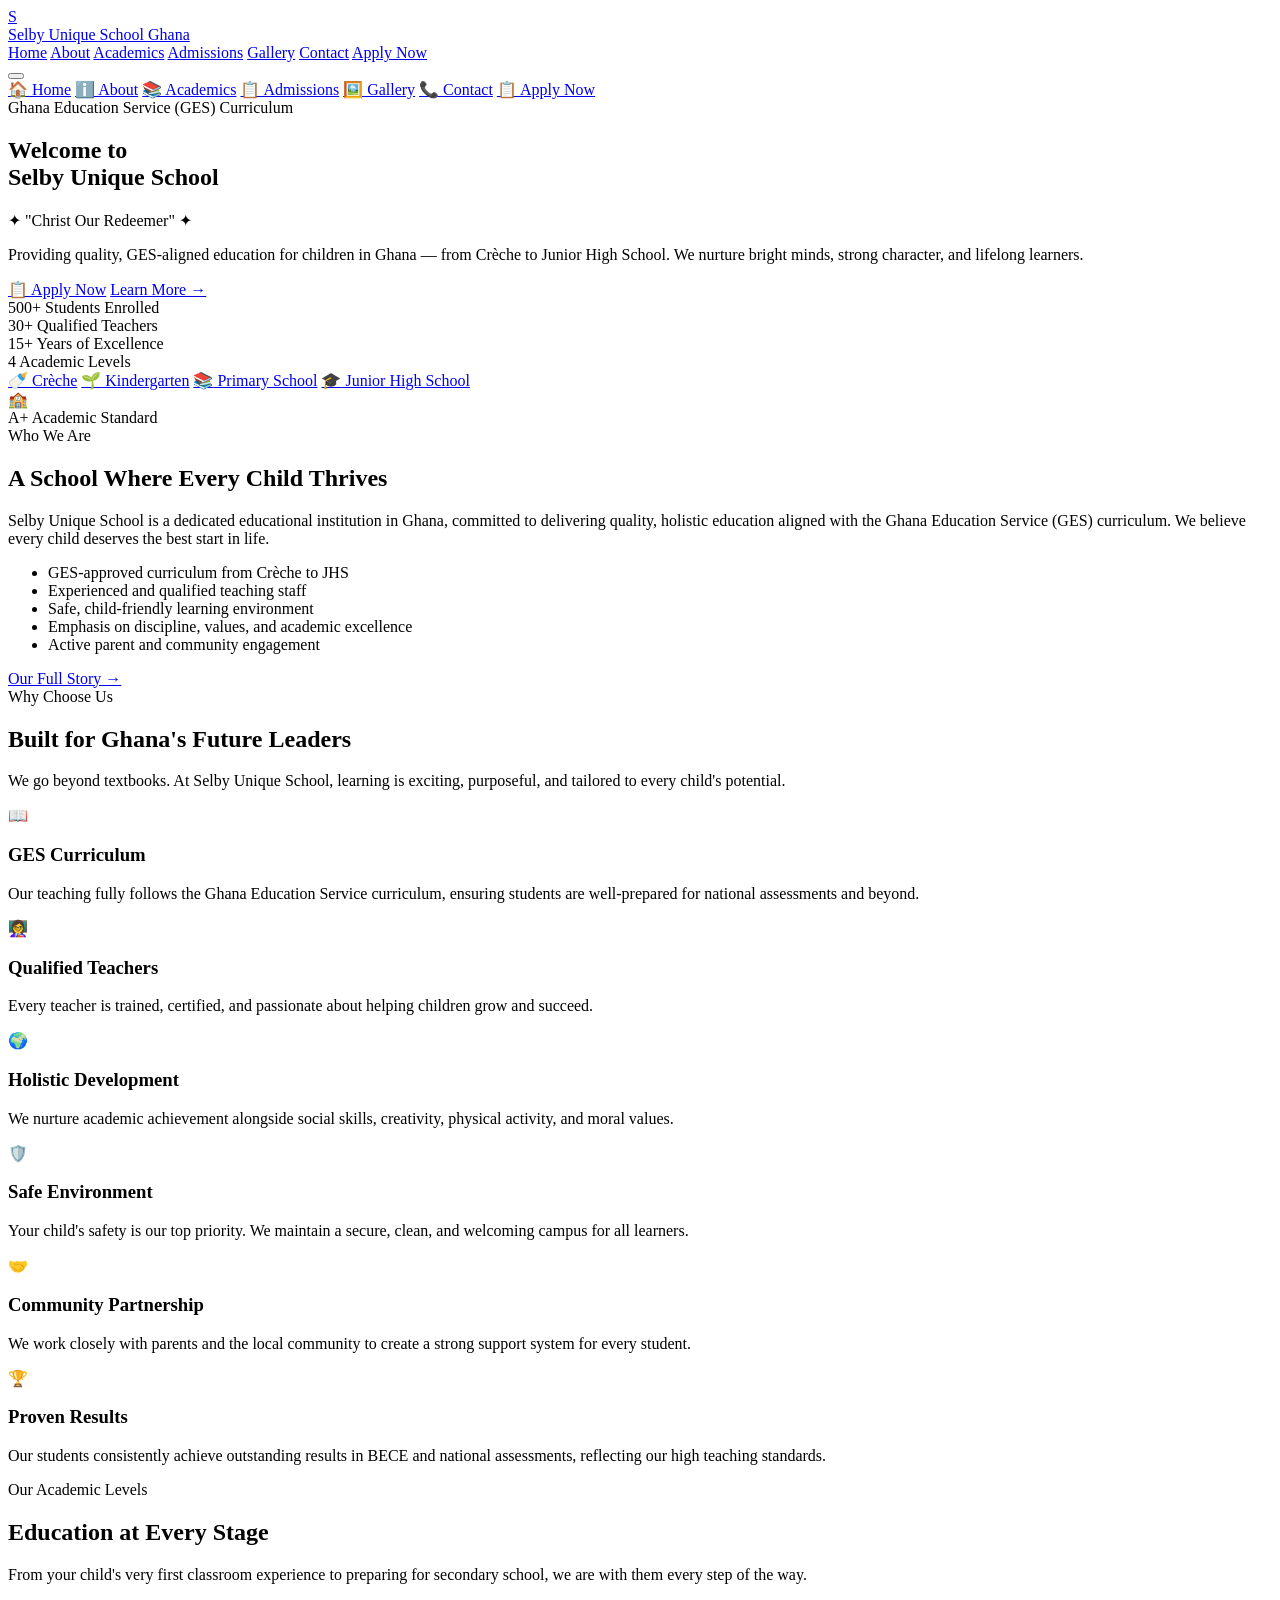
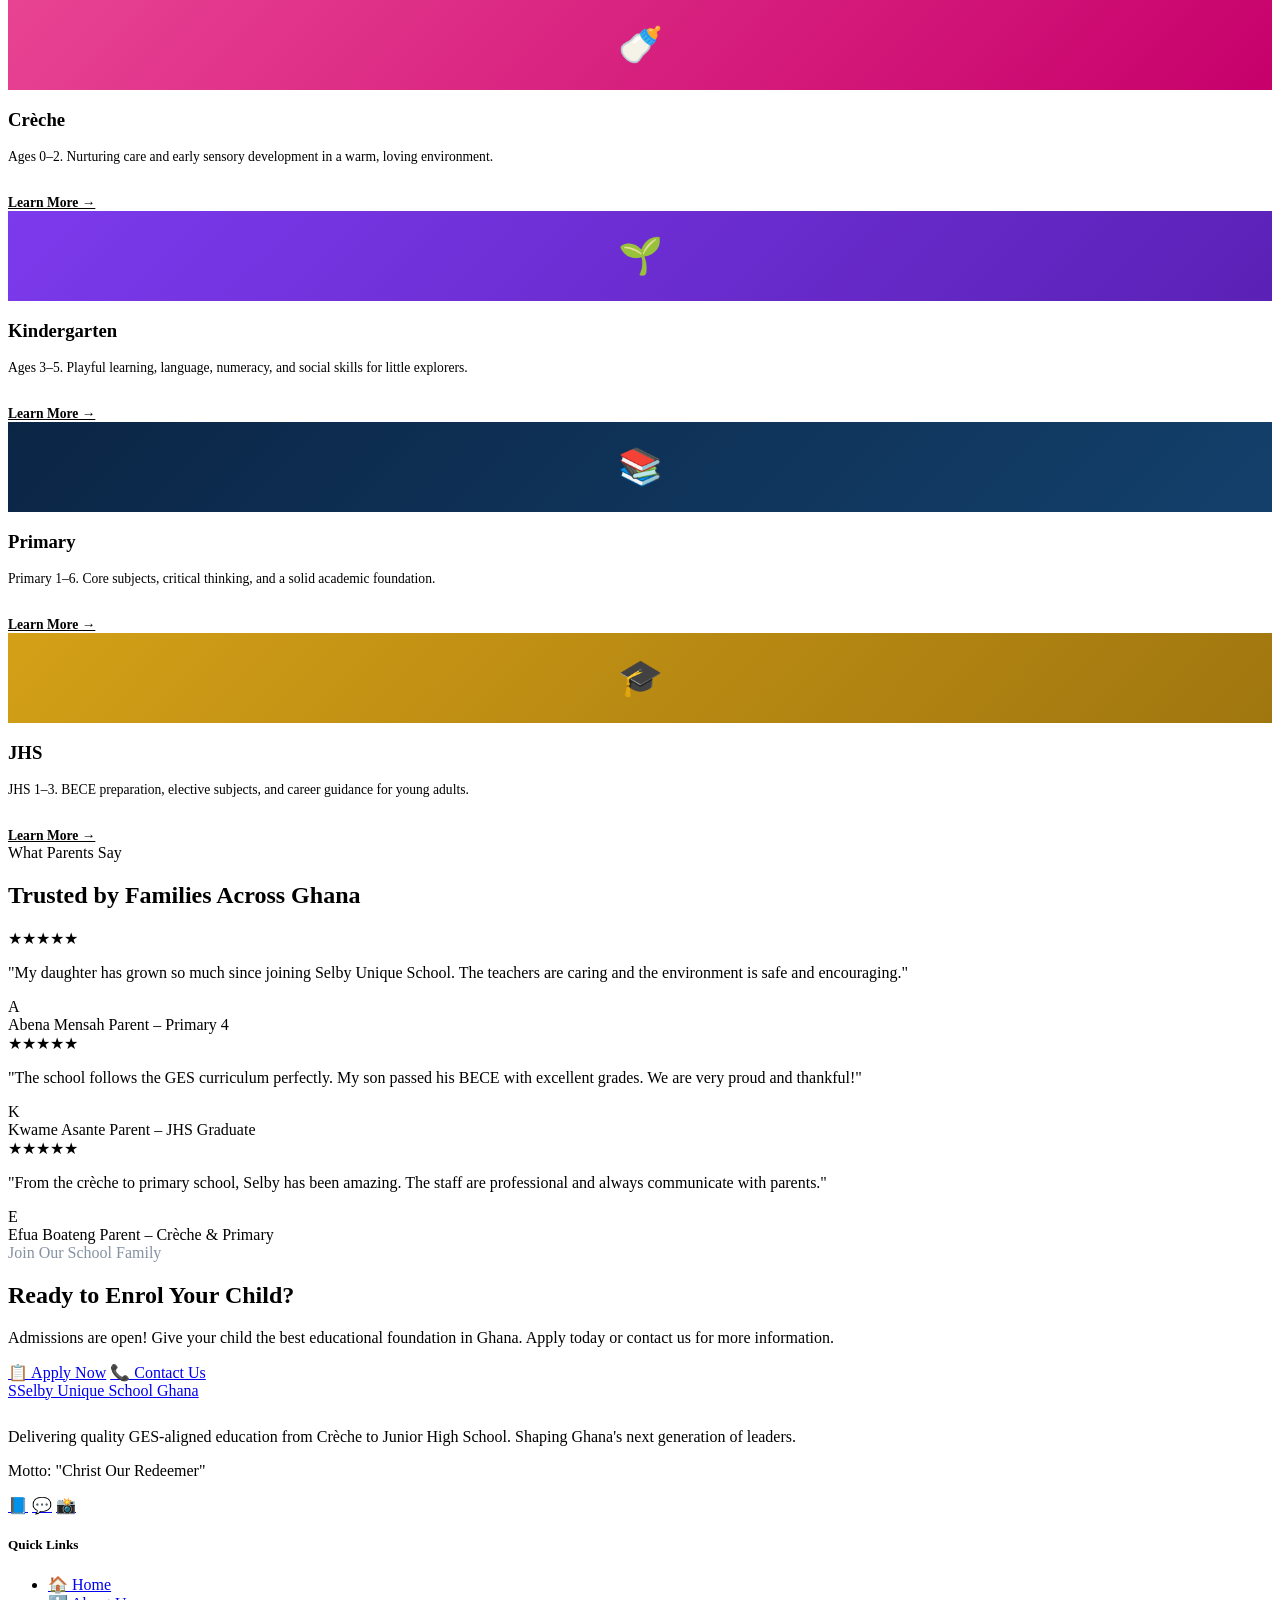
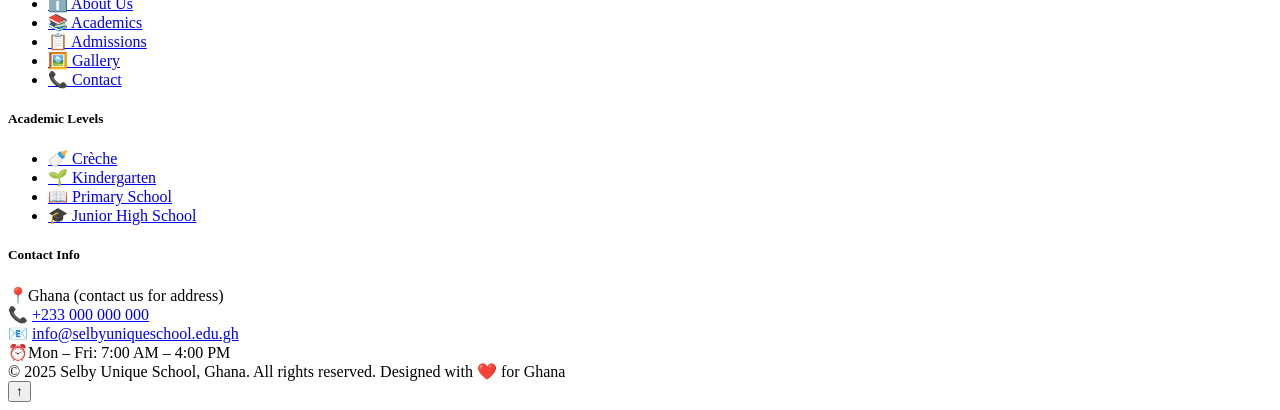
==== commit 7045d115: "third changes" ====
--- a/index.html
+++ b/index.html
@@ -2,124 +2,167 @@
 <html lang="en">
   <head>
     <meta charset="UTF-8" />
-    <meta name="viewport" content="width=device-width, initial-scale=1.0" />
+    <meta
+      name="viewport"
+      content="width=device-width, initial-scale=1.0, viewport-fit=cover"
+    />
     <meta
       name="description"
-      content="Selby Unique School – Ghana. Offering quality GES-aligned education from Crèche to Junior High School. Motto: Christ Our Redeemer."
+      content="Selby Unique School – Ghana. Quality GES-aligned education from Crèche to JHS. Motto: Christ Our Redeemer."
     />
     <title>Selby Unique School – Ghana | Home</title>
-    <link rel="stylesheet" href="styles.css" />
+    <link rel="stylesheet" href="style.css" />
     <link
       rel="icon"
       href="data:image/svg+xml,<svg xmlns='http://www.w3.org/2000/svg' viewBox='0 0 100 100'><text y='.9em' font-size='90'>🏫</text></svg>"
     />
   </head>
   <body>
-    <!-- ===== NAVIGATION ===== -->
-    <nav class="navbar" id="navbar">
+    <!-- ═══════════════════════════════════════════════════════
+     NAVBAR
+     ═══════════════════════════════════════════════════════ -->
+    <nav class="navbar" id="navbar" aria-label="Main navigation">
       <div class="nav-inner">
-        <a href="index.html" class="nav-logo">
-          <div class="logo-icon">S</div>
+        <a
+          href="index.html"
+          class="nav-logo"
+          aria-label="Selby Unique School – home"
+        >
+          <div class="logo-icon" aria-hidden="true">S</div>
           <div class="logo-text">
             <span class="school-name">Selby Unique School</span>
             <span class="school-tag">Ghana</span>
           </div>
         </a>
-        <button class="hamburger" aria-label="Toggle menu" id="hamburger">
-          <span></span><span></span><span></span>
-        </button>
-        <div class="nav-links" id="navLinks">
+
+        <!-- Desktop links (hidden on mobile via CSS) -->
+        <div class="nav-links">
           <a href="index.html">Home</a>
           <a href="about.html">About</a>
           <a href="academics.html">Academics</a>
-          <a href="admissions.html">Admissions</a>
+          <a href="admission.html">Admissions</a>
           <a href="gallery.html">Gallery</a>
           <a href="contact.html">Contact</a>
-          <a href="admissions.html" class="btn btn-primary">Apply Now</a>
-        </div>
+          <a href="admission.html" class="btn btn-primary">Apply Now</a>
+        </div>
+
+        <!-- Hamburger (visible on mobile) -->
+        <button
+          class="hamburger"
+          id="hamburger"
+          aria-label="Toggle navigation menu"
+          aria-expanded="false"
+          aria-controls="mobileNav"
+        >
+          <span></span><span></span><span></span>
+        </button>
       </div>
     </nav>
 
-    <!-- ===== HERO ===== -->
+    <!-- Mobile drawer -->
+    <nav class="mobile-nav" id="mobileNav" aria-label="Mobile navigation">
+      <a href="index.html">🏠 Home</a>
+      <a href="about.html">ℹ️ About</a>
+      <a href="academics.html">📚 Academics</a>
+      <a href="admission.html">📋 Admissions</a>
+      <a href="gallery.html">🖼️ Gallery</a>
+      <a href="contact.html">📞 Contact</a>
+      <a href="admission.html" class="mob-apply">📋 Apply Now</a>
+    </nav>
+
+    <!-- ═══════════════════════════════════════════════════════
+     HERO
+     ═══════════════════════════════════════════════════════ -->
     <section class="hero" id="home">
-      <div class="hero-bg-pattern"></div>
-      <div class="hero-circle-1"></div>
-      <div class="hero-circle-2"></div>
+      <div class="hero-bg-pattern" aria-hidden="true"></div>
+      <div class="hero-circle-1" aria-hidden="true"></div>
+      <div class="hero-circle-2" aria-hidden="true"></div>
+
       <div class="container">
         <div class="hero-content">
           <div class="hero-badge">Ghana Education Service (GES) Curriculum</div>
+
           <h1 class="hero-title">
             Welcome to<br />
             <span class="highlight">Selby Unique School</span>
           </h1>
+
           <p class="hero-motto">✦ "Christ Our Redeemer" ✦</p>
+
           <p class="hero-desc">
-            Providing world-class, GES-aligned education for children in Ghana —
+            Providing quality, GES-aligned education for children in Ghana —
             from Crèche to Junior High School. We nurture bright minds, strong
             character, and lifelong learners.
           </p>
+
           <div class="hero-buttons">
-            <a href="admissions.html" class="btn btn-primary">📋 Apply Now</a>
+            <a href="admission.html" class="btn btn-primary">📋 Apply Now</a>
             <a href="about.html" class="btn btn-outline">Learn More →</a>
           </div>
+
           <div class="hero-stats">
-            <div>
-              <div class="hero-stat-num" data-count="500" data-suffix="+">
-                500+
-              </div>
-              <div class="hero-stat-label">Students Enrolled</div>
-            </div>
-            <div>
-              <div class="hero-stat-num" data-count="30" data-suffix="+">
-                30+
-              </div>
-              <div class="hero-stat-label">Qualified Teachers</div>
-            </div>
-            <div>
-              <div class="hero-stat-num" data-count="15" data-suffix="+">
-                15+
-              </div>
-              <div class="hero-stat-label">Years of Excellence</div>
-            </div>
-            <div>
-              <div class="hero-stat-num" data-count="4">4</div>
-              <div class="hero-stat-label">Academic Levels</div>
+            <div class="hero-stat">
+              <span class="hero-stat-num" data-count="500" data-suffix="+"
+                >500+</span
+              >
+              <span class="hero-stat-label">Students Enrolled</span>
+            </div>
+            <div class="hero-stat">
+              <span class="hero-stat-num" data-count="30" data-suffix="+"
+                >30+</span
+              >
+              <span class="hero-stat-label">Qualified Teachers</span>
+            </div>
+            <div class="hero-stat">
+              <span class="hero-stat-num" data-count="15" data-suffix="+"
+                >15+</span
+              >
+              <span class="hero-stat-label">Years of Excellence</span>
+            </div>
+            <div class="hero-stat">
+              <span class="hero-stat-num" data-count="4">4</span>
+              <span class="hero-stat-label">Academic Levels</span>
             </div>
           </div>
         </div>
       </div>
     </section>
 
-    <!-- ===== LEVELS STRIP ===== -->
+    <!-- ═══════════════════════════════════════════════════════
+     LEVELS STRIP
+     ═══════════════════════════════════════════════════════ -->
     <div class="levels-strip">
       <div class="container">
-        <a href="academics.html#creche" class="level-pill">
-          <span class="pill-emoji">🍼</span> Crèche
-        </a>
-        <a href="academics.html#kg" class="level-pill">
-          <span class="pill-emoji">🌱</span> Kindergarten
-        </a>
-        <a href="academics.html#primary" class="level-pill">
-          <span class="pill-emoji">📚</span> Primary School
-        </a>
-        <a href="academics.html#jhs" class="level-pill">
-          <span class="pill-emoji">🎓</span> Junior High School
-        </a>
+        <a href="academics.html#creche" class="level-pill"
+          ><span class="pill-emoji">🍼</span> Crèche</a
+        >
+        <a href="academics.html#kg" class="level-pill"
+          ><span class="pill-emoji">🌱</span> Kindergarten</a
+        >
+        <a href="academics.html#primary" class="level-pill"
+          ><span class="pill-emoji">📚</span> Primary School</a
+        >
+        <a href="academics.html#jhs" class="level-pill"
+          ><span class="pill-emoji">🎓</span> Junior High School</a
+        >
       </div>
     </div>
 
-    <!-- ===== ABOUT (Home) ===== -->
+    <!-- ═══════════════════════════════════════════════════════
+     ABOUT  (home preview)
+     ═══════════════════════════════════════════════════════ -->
     <section>
       <div class="container">
         <div class="about-home">
-          <div class="about-img-wrap">
-            <div class="about-img-box">🏫</div>
+          <div class="about-img-wrap fade-in">
+            <div class="about-img-box" aria-hidden="true">🏫</div>
             <div class="about-badge-float">
               <span class="num">A+</span>
               <span class="lbl">Academic Standard</span>
             </div>
           </div>
-          <div class="about-text">
+
+          <div class="fade-in">
             <span class="section-label">Who We Are</span>
             <h2 class="section-title">A School Where Every Child Thrives</h2>
             <p>
@@ -128,14 +171,17 @@
               with the Ghana Education Service (GES) curriculum. We believe
               every child deserves the best start in life.
             </p>
-            <ul class="check-list" style="margin-top: 20px">
+            <ul class="check-list">
               <li>GES-approved curriculum from Crèche to JHS</li>
               <li>Experienced and qualified teaching staff</li>
               <li>Safe, child-friendly learning environment</li>
               <li>Emphasis on discipline, values, and academic excellence</li>
               <li>Active parent and community engagement</li>
             </ul>
-            <a href="about.html" class="btn btn-navy" style="margin-top: 24px"
+            <a
+              href="about.html"
+              class="btn btn-navy"
+              style="margin-top: 1.25rem"
               >Our Full Story →</a
             >
           </div>
@@ -143,7 +189,9 @@
       </div>
     </section>
 
-    <!-- ===== WHY CHOOSE US ===== -->
+    <!-- ═══════════════════════════════════════════════════════
+     WHY CHOOSE US
+     ═══════════════════════════════════════════════════════ -->
     <section class="features-section">
       <div class="container">
         <div class="text-center">
@@ -154,8 +202,8 @@
             exciting, purposeful, and tailored to every child's potential.
           </p>
         </div>
-        <div class="grid-3">
-          <div class="feature-card">
+        <div class="grid grid-3">
+          <div class="feature-card fade-in">
             <span class="feature-icon">📖</span>
             <h3>GES Curriculum</h3>
             <p>
@@ -164,15 +212,15 @@
               beyond.
             </p>
           </div>
-          <div class="feature-card">
+          <div class="feature-card fade-in">
             <span class="feature-icon">👩‍🏫</span>
             <h3>Qualified Teachers</h3>
             <p>
-              Every teacher at Selby Unique School is trained, certified, and
-              passionate about helping children grow and succeed.
-            </p>
-          </div>
-          <div class="feature-card">
+              Every teacher is trained, certified, and passionate about helping
+              children grow and succeed.
+            </p>
+          </div>
+          <div class="feature-card fade-in">
             <span class="feature-icon">🌍</span>
             <h3>Holistic Development</h3>
             <p>
@@ -180,7 +228,7 @@
               creativity, physical activity, and moral values.
             </p>
           </div>
-          <div class="feature-card">
+          <div class="feature-card fade-in">
             <span class="feature-icon">🛡️</span>
             <h3>Safe Environment</h3>
             <p>
@@ -188,7 +236,7 @@
               clean, and welcoming campus for all learners.
             </p>
           </div>
-          <div class="feature-card">
+          <div class="feature-card fade-in">
             <span class="feature-icon">🤝</span>
             <h3>Community Partnership</h3>
             <p>
@@ -196,7 +244,7 @@
               strong support system for every student.
             </p>
           </div>
-          <div class="feature-card">
+          <div class="feature-card fade-in">
             <span class="feature-icon">🏆</span>
             <h3>Proven Results</h3>
             <p>
@@ -208,7 +256,9 @@
       </div>
     </section>
 
-    <!-- ===== ACADEMIC LEVELS PREVIEW ===== -->
+    <!-- ═══════════════════════════════════════════════════════
+     ACADEMIC LEVELS  (preview cards)
+     ═══════════════════════════════════════════════════════ -->
     <section>
       <div class="container">
         <div class="text-center">
@@ -219,15 +269,16 @@
             secondary school, we are with them every step of the way.
           </p>
         </div>
-        <div class="grid-4">
-          <div class="card">
+        <div class="grid grid-4">
+          <div class="card fade-in">
             <div
               style="
                 background: linear-gradient(135deg, #e84393, #c7006b);
-                padding: 24px;
+                padding: 1.5rem;
                 text-align: center;
-                font-size: 2.5rem;
+                font-size: 2.25rem;
               "
+              aria-hidden="true"
             >
               🍼
             </div>
@@ -241,23 +292,24 @@
                 href="academics.html#creche"
                 style="
                   display: inline-block;
-                  margin-top: 14px;
-                  color: #d4a017;
+                  margin-top: 1rem;
+                  color: var(--gold);
                   font-weight: 600;
-                  font-size: 0.88rem;
+                  font-size: 0.85rem;
                 "
                 >Learn More →</a
               >
             </div>
           </div>
-          <div class="card">
+          <div class="card fade-in">
             <div
               style="
                 background: linear-gradient(135deg, #7c3aed, #5b21b6);
-                padding: 24px;
+                padding: 1.5rem;
                 text-align: center;
-                font-size: 2.5rem;
+                font-size: 2.25rem;
               "
+              aria-hidden="true"
             >
               🌱
             </div>
@@ -271,23 +323,24 @@
                 href="academics.html#kg"
                 style="
                   display: inline-block;
-                  margin-top: 14px;
-                  color: #d4a017;
+                  margin-top: 1rem;
+                  color: var(--gold);
                   font-weight: 600;
-                  font-size: 0.88rem;
+                  font-size: 0.85rem;
                 "
                 >Learn More →</a
               >
             </div>
           </div>
-          <div class="card">
+          <div class="card fade-in">
             <div
               style="
                 background: linear-gradient(135deg, #0b2545, #13406b);
-                padding: 24px;
+                padding: 1.5rem;
                 text-align: center;
-                font-size: 2.5rem;
+                font-size: 2.25rem;
               "
+              aria-hidden="true"
             >
               📚
             </div>
@@ -301,23 +354,24 @@
                 href="academics.html#primary"
                 style="
                   display: inline-block;
-                  margin-top: 14px;
-                  color: #d4a017;
+                  margin-top: 1rem;
+                  color: var(--gold);
                   font-weight: 600;
-                  font-size: 0.88rem;
+                  font-size: 0.85rem;
                 "
                 >Learn More →</a
               >
             </div>
           </div>
-          <div class="card">
+          <div class="card fade-in">
             <div
               style="
                 background: linear-gradient(135deg, #d4a017, #a0760f);
-                padding: 24px;
+                padding: 1.5rem;
                 text-align: center;
-                font-size: 2.5rem;
+                font-size: 2.25rem;
               "
+              aria-hidden="true"
             >
               🎓
             </div>
@@ -331,10 +385,10 @@
                 href="academics.html#jhs"
                 style="
                   display: inline-block;
-                  margin-top: 14px;
-                  color: #d4a017;
+                  margin-top: 1rem;
+                  color: var(--gold);
                   font-weight: 600;
-                  font-size: 0.88rem;
+                  font-size: 0.85rem;
                 "
                 >Learn More →</a
               >
@@ -344,158 +398,71 @@
       </div>
     </section>
 
-    <!-- ===== TESTIMONIALS ===== -->
+    <!-- ═══════════════════════════════════════════════════════
+     TESTIMONIALS
+     ═══════════════════════════════════════════════════════ -->
     <section class="bg-offwhite">
       <div class="container">
         <div class="text-center">
           <span class="section-label">What Parents Say</span>
           <h2 class="section-title">Trusted by Families Across Ghana</h2>
         </div>
-        <div class="grid-3">
-          <div class="card">
-            <div class="card-body">
-              <div
-                style="color: #d4a017; font-size: 1.2rem; margin-bottom: 12px"
-              >
-                ★★★★★
+        <div class="grid grid-3">
+          <div class="t-card fade-in">
+            <div class="t-stars" aria-label="5 stars">★★★★★</div>
+            <p class="t-quote">
+              "My daughter has grown so much since joining Selby Unique School.
+              The teachers are caring and the environment is safe and
+              encouraging."
+            </p>
+            <div class="t-author">
+              <div class="t-avatar" aria-hidden="true">A</div>
+              <div>
+                <span class="t-name">Abena Mensah</span>
+                <span class="t-role">Parent – Primary 4</span>
               </div>
-              <p
-                style="font-style: italic; margin-bottom: 16px; color: #374151"
-              >
-                "My daughter has grown so much since joining Selby Unique
-                School. The teachers are caring and the environment is safe and
-                encouraging."
-              </p>
-              <div style="display: flex; align-items: center; gap: 10px">
-                <div
-                  style="
-                    width: 40px;
-                    height: 40px;
-                    background: var(--navy);
-                    border-radius: 50%;
-                    display: flex;
-                    align-items: center;
-                    justify-content: center;
-                    color: var(--gold);
-                    font-weight: 700;
-                  "
-                >
-                  A
-                </div>
-                <div>
-                  <strong
-                    style="
-                      color: var(--navy);
-                      font-size: 0.9rem;
-                      display: block;
-                    "
-                    >Abena Mensah</strong
-                  >
-                  <span style="font-size: 0.78rem; color: var(--gray)"
-                    >Parent – Primary 4</span
-                  >
-                </div>
+            </div>
+          </div>
+
+          <div class="t-card fade-in">
+            <div class="t-stars" aria-label="5 stars">★★★★★</div>
+            <p class="t-quote">
+              "The school follows the GES curriculum perfectly. My son passed
+              his BECE with excellent grades. We are very proud and thankful!"
+            </p>
+            <div class="t-author">
+              <div class="t-avatar" aria-hidden="true">K</div>
+              <div>
+                <span class="t-name">Kwame Asante</span>
+                <span class="t-role">Parent – JHS Graduate</span>
               </div>
             </div>
           </div>
-          <div class="card">
-            <div class="card-body">
-              <div
-                style="color: #d4a017; font-size: 1.2rem; margin-bottom: 12px"
-              >
-                ★★★★★
+
+          <div class="t-card fade-in">
+            <div class="t-stars" aria-label="5 stars">★★★★★</div>
+            <p class="t-quote">
+              "From the crèche to primary school, Selby has been amazing. The
+              staff are professional and always communicate with parents."
+            </p>
+            <div class="t-author">
+              <div class="t-avatar" aria-hidden="true">E</div>
+              <div>
+                <span class="t-name">Efua Boateng</span>
+                <span class="t-role">Parent – Crèche &amp; Primary</span>
               </div>
-              <p
-                style="font-style: italic; margin-bottom: 16px; color: #374151"
-              >
-                "The school follows the GES curriculum perfectly. My son passed
-                his BECE with excellent grades. We are very proud and thankful!"
-              </p>
-              <div style="display: flex; align-items: center; gap: 10px">
-                <div
-                  style="
-                    width: 40px;
-                    height: 40px;
-                    background: var(--navy);
-                    border-radius: 50%;
-                    display: flex;
-                    align-items: center;
-                    justify-content: center;
-                    color: var(--gold);
-                    font-weight: 700;
-                  "
-                >
-                  K
-                </div>
-                <div>
-                  <strong
-                    style="
-                      color: var(--navy);
-                      font-size: 0.9rem;
-                      display: block;
-                    "
-                    >Kwame Asante</strong
-                  >
-                  <span style="font-size: 0.78rem; color: var(--gray)"
-                    >Parent – JHS Graduate</span
-                  >
-                </div>
-              </div>
-            </div>
-          </div>
-          <div class="card">
-            <div class="card-body">
-              <div
-                style="color: #d4a017; font-size: 1.2rem; margin-bottom: 12px"
-              >
-                ★★★★★
-              </div>
-              <p
-                style="font-style: italic; margin-bottom: 16px; color: #374151"
-              >
-                "From the crèche to primary school, Selby has been amazing. The
-                staff are professional and always communicate with parents."
-              </p>
-              <div style="display: flex; align-items: center; gap: 10px">
-                <div
-                  style="
-                    width: 40px;
-                    height: 40px;
-                    background: var(--navy);
-                    border-radius: 50%;
-                    display: flex;
-                    align-items: center;
-                    justify-content: center;
-                    color: var(--gold);
-                    font-weight: 700;
-                  "
-                >
-                  E
-                </div>
-                <div>
-                  <strong
-                    style="
-                      color: var(--navy);
-                      font-size: 0.9rem;
-                      display: block;
-                    "
-                    >Efua Boateng</strong
-                  >
-                  <span style="font-size: 0.78rem; color: var(--gray)"
-                    >Parent – Crèche & Primary</span
-                  >
-                </div>
-              </div>
             </div>
           </div>
         </div>
       </div>
     </section>
 
-    <!-- ===== CTA ===== -->
+    <!-- ═══════════════════════════════════════════════════════
+     CTA
+     ═══════════════════════════════════════════════════════ -->
     <section class="cta-section">
       <div class="container">
-        <span class="section-label" style="color: var(--navy); opacity: 0.6"
+        <span class="section-label" style="color: rgba(11, 37, 69, 0.5)"
           >Join Our School Family</span
         >
         <h2>Ready to Enrol Your Child?</h2>
@@ -504,60 +471,55 @@
           in Ghana. Apply today or contact us for more information.
         </p>
         <div class="cta-buttons">
-          <a href="admissions.html" class="btn btn-navy">📋 Apply Now</a>
-          <a
-            href="contact.html"
-            class="btn"
-            style="border: 2px solid var(--navy); color: var(--navy)"
-            >📞 Contact Us</a
-          >
+          <a href="admission.html" class="btn btn-navy">📋 Apply Now</a>
+          <a href="contact.html" class="btn btn-dark-outline">📞 Contact Us</a>
         </div>
       </div>
     </section>
 
-    <!-- ===== FOOTER ===== -->
+    <!-- ═══════════════════════════════════════════════════════
+     FOOTER
+     ═══════════════════════════════════════════════════════ -->
     <footer>
       <div class="container">
         <div class="footer-grid">
           <div class="footer-brand">
-            <div class="nav-logo">
-              <div class="logo-icon">S</div>
+            <a
+              href="index.html"
+              class="nav-logo"
+              style="margin-bottom: 0.75rem; display: inline-flex"
+              aria-label="Selby Unique School home"
+            >
+              <div class="logo-icon" aria-hidden="true">S</div>
               <div class="logo-text">
                 <span class="school-name">Selby Unique School</span>
                 <span class="school-tag">Ghana</span>
               </div>
-            </div>
+            </a>
             <p class="footer-desc">
               Delivering quality GES-aligned education from Crèche to Junior
-              High School. Shaping Ghana's next generation of leaders and
-              innovators.
-            </p>
-            <p
-              style="
-                font-size: 0.82rem;
-                color: rgba(255, 255, 255, 0.35);
-                font-style: italic;
-              "
-            >
-              Motto: "Christ Our Redeemer"
-            </p>
+              High School. Shaping Ghana's next generation of leaders.
+            </p>
+            <p class="footer-motto">Motto: "Christ Our Redeemer"</p>
             <div class="footer-social">
               <a href="#" class="social-btn" aria-label="Facebook">📘</a>
               <a href="#" class="social-btn" aria-label="WhatsApp">💬</a>
               <a href="#" class="social-btn" aria-label="Instagram">📸</a>
             </div>
           </div>
+
           <div class="footer-col">
             <h5>Quick Links</h5>
             <ul>
               <li><a href="index.html">🏠 Home</a></li>
               <li><a href="about.html">ℹ️ About Us</a></li>
               <li><a href="academics.html">📚 Academics</a></li>
-              <li><a href="admissions.html">📋 Admissions</a></li>
+              <li><a href="admission.html">📋 Admissions</a></li>
               <li><a href="gallery.html">🖼️ Gallery</a></li>
               <li><a href="contact.html">📞 Contact</a></li>
             </ul>
           </div>
+
           <div class="footer-col">
             <h5>Academic Levels</h5>
             <ul>
@@ -567,19 +529,20 @@
               <li><a href="academics.html#jhs">🎓 Junior High School</a></li>
             </ul>
           </div>
+
           <div class="footer-col">
             <h5>Contact Info</h5>
             <div class="contact-line">
               <span class="ci">📍</span
-              ><span>Ghana (Contact us for full address)</span>
+              ><span>Ghana (contact us for address)</span>
             </div>
             <div class="contact-line">
-              <span class="ci">📞</span
-              ><span><a href="tel:+233000000000">+233 000 000 000</a></span>
+              <span class="ci">📞</span>
+              <span><a href="tel:+233000000000">+233 000 000 000</a></span>
             </div>
             <div class="contact-line">
-              <span class="ci">📧</span
-              ><span
+              <span class="ci">📧</span>
+              <span
                 ><a href="mailto:info@selbyuniqueschool.edu.gh"
                   >info@selbyuniqueschool.edu.gh</a
                 ></span
@@ -591,17 +554,14 @@
             </div>
           </div>
         </div>
+
         <div class="footer-bottom">
           <span>© 2025 Selby Unique School, Ghana. All rights reserved.</span>
-          <span
-            >Powered by <a href="#">GES Curriculum</a> | Designed with ❤️ for
-            Ghana</span
-          >
+          <span>Designed with ❤️ for Ghana</span>
         </div>
       </div>
     </footer>
 
-    <!-- Scroll to top -->
     <button id="scrollTop" aria-label="Scroll to top">↑</button>
 
     <script src="script.js"></script>
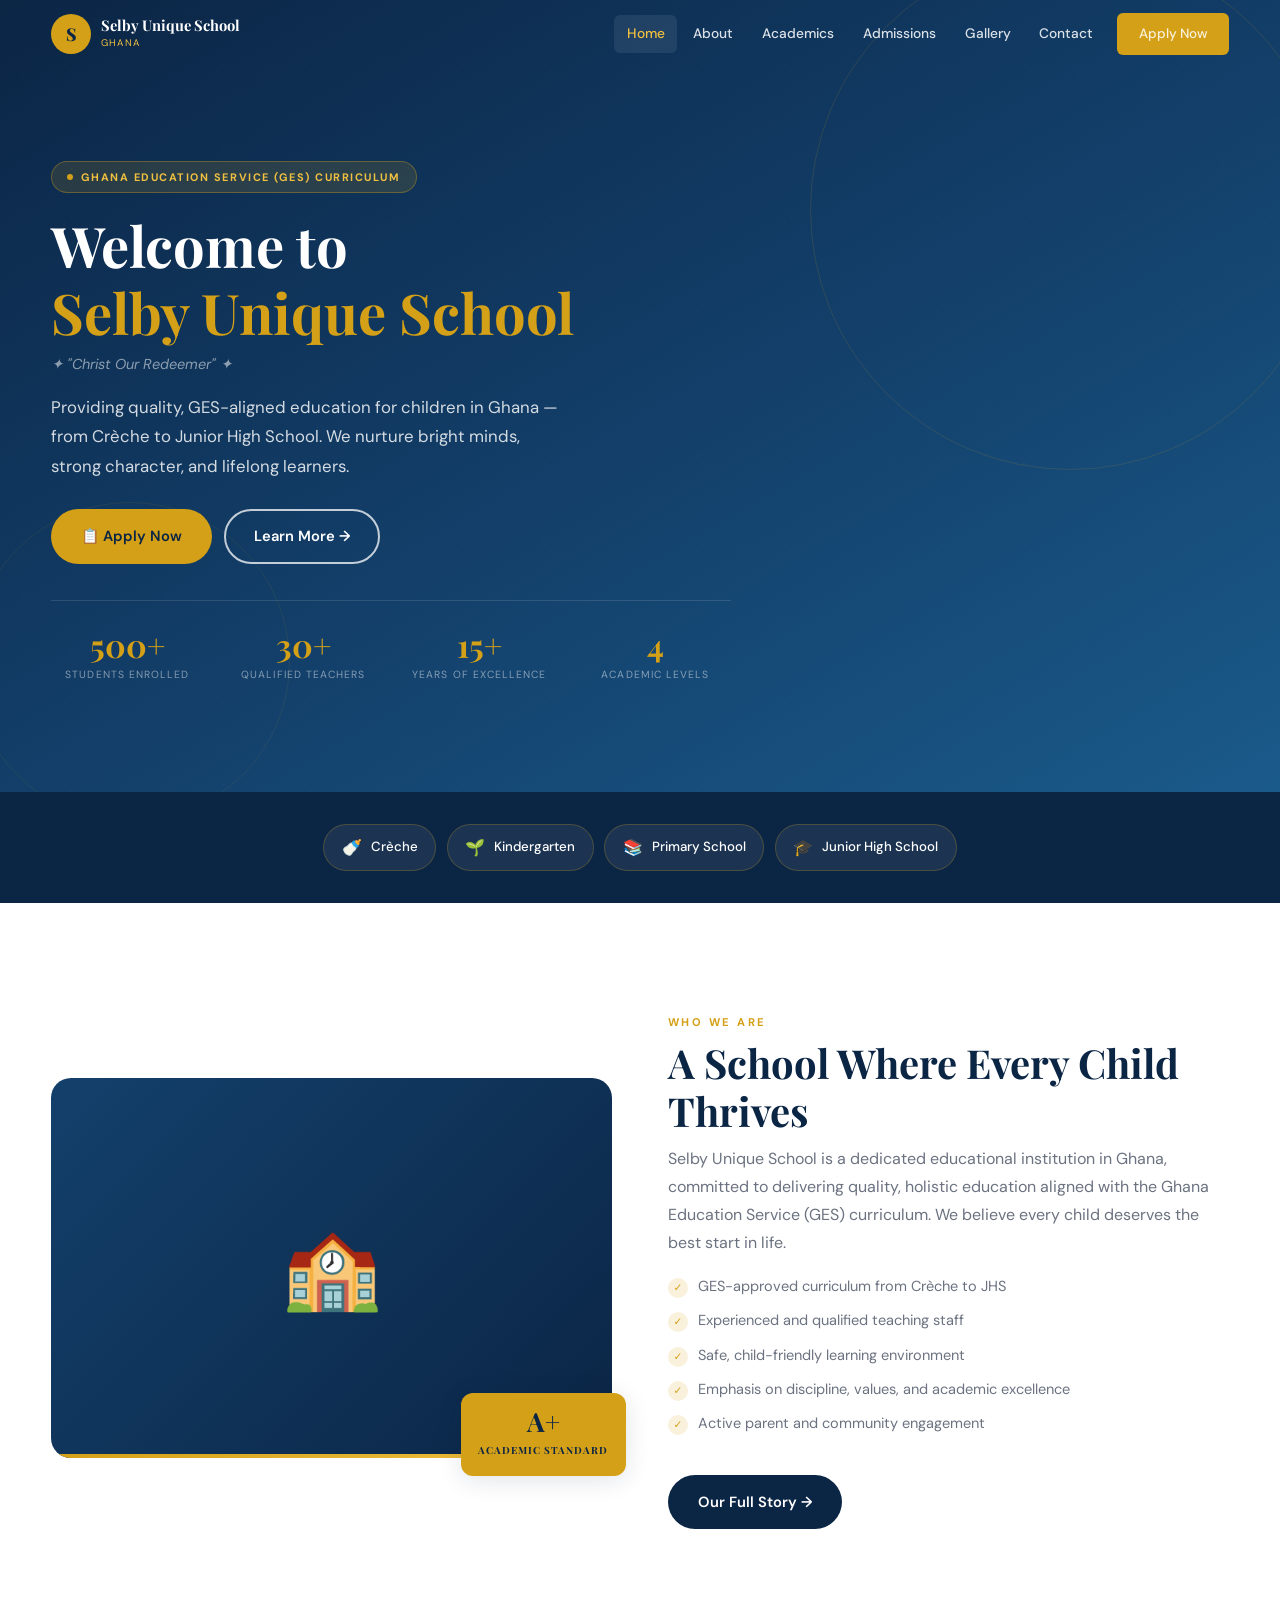
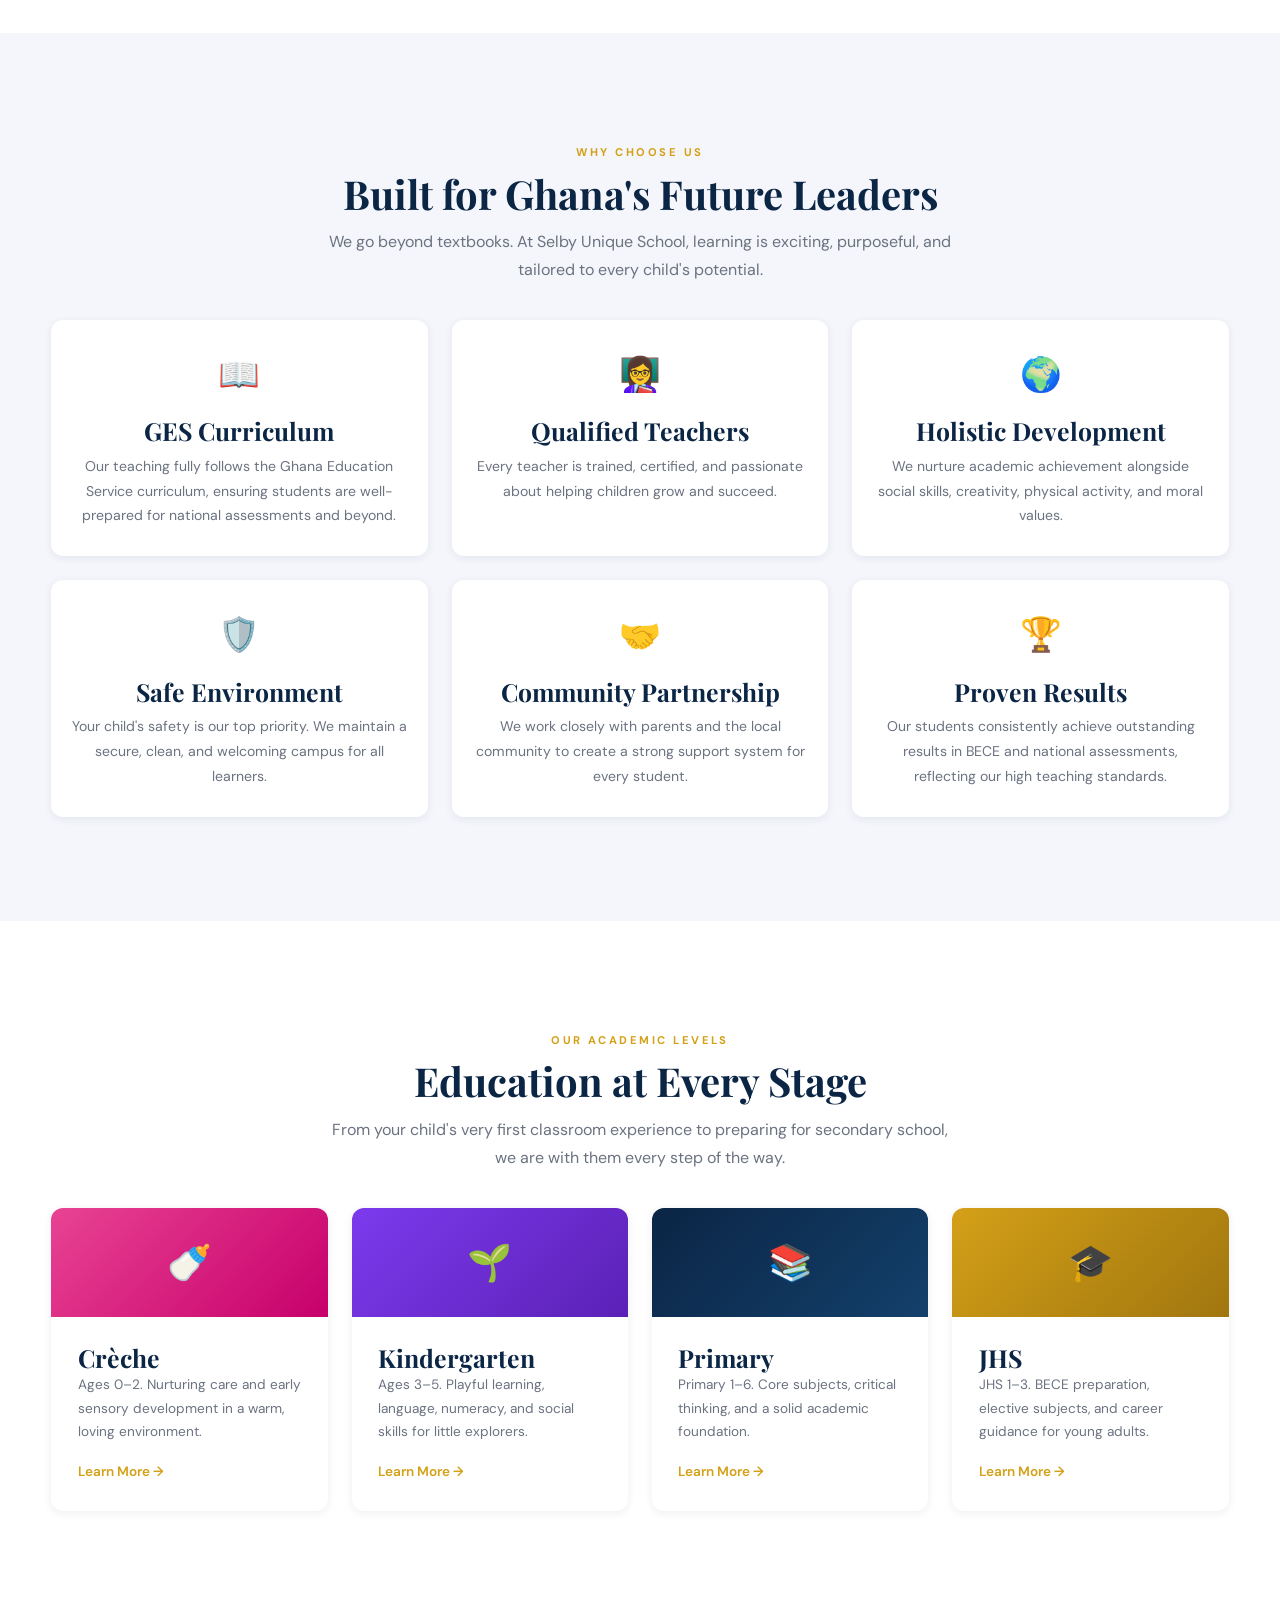
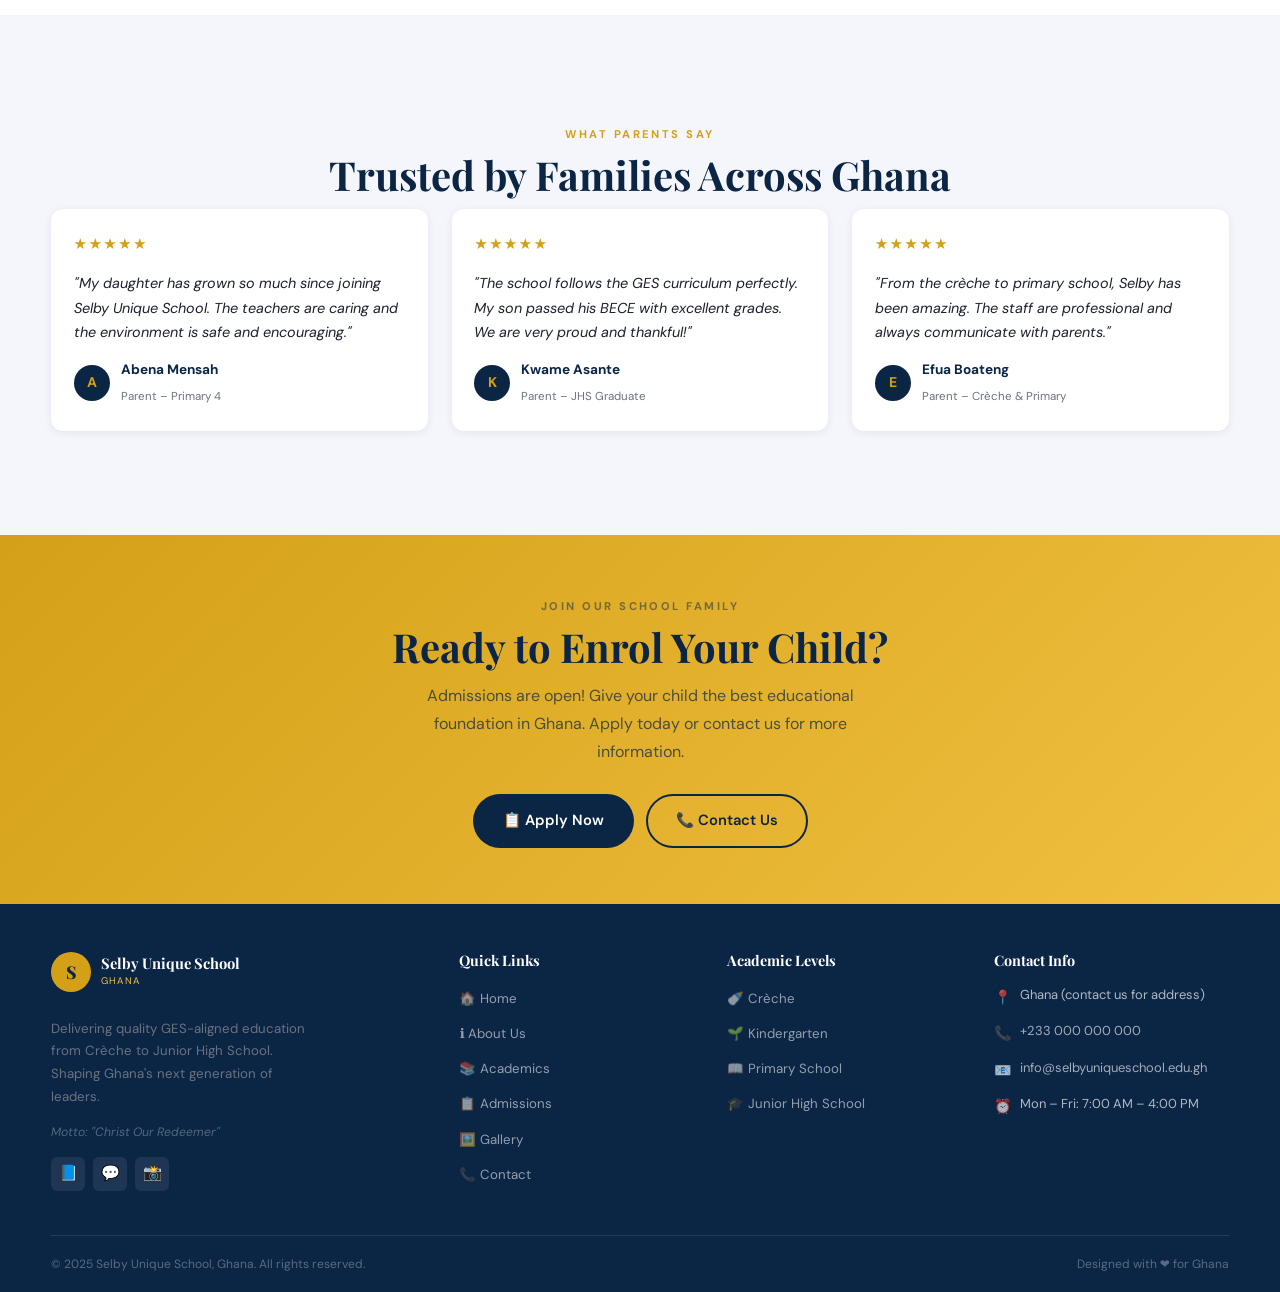
==== commit 44082049: "styles updated" ====
--- a/index.html
+++ b/index.html
@@ -11,7 +11,7 @@
       content="Selby Unique School – Ghana. Quality GES-aligned education from Crèche to JHS. Motto: Christ Our Redeemer."
     />
     <title>Selby Unique School – Ghana | Home</title>
-    <link rel="stylesheet" href="style.css" />
+    <link rel="stylesheet" href="styles.css" />
     <link
       rel="icon"
       href="data:image/svg+xml,<svg xmlns='http://www.w3.org/2000/svg' viewBox='0 0 100 100'><text y='.9em' font-size='90'>🏫</text></svg>"
--- a/styles.css
+++ b/styles.css
@@ -0,0 +1,2262 @@
+/* =========================================================
+   SELBY UNIQUE SCHOOL  —  style.css
+   Architecture : MOBILE-FIRST
+   Breakpoints  : 480px · 640px · 768px · 1024px · 1280px
+   ========================================================= */
+
+@import url("https://fonts.googleapis.com/css2?family=Playfair+Display:ital,wght@0,600;0,700;0,800;1,600&family=DM+Sans:opsz,wght@9..40,300;9..40,400;9..40,500;9..40,600;9..40,700&display=swap");
+
+/* ─────────────────────────────────────────────────────────
+   1. DESIGN TOKENS
+   ───────────────────────────────────────────────────────── */
+:root {
+  /* Brand */
+  --navy: #0b2545;
+  --navy-mid: #13406b;
+  --navy-light: #1a5a8a;
+  --gold: #d4a017;
+  --gold-lt: #f0c040;
+  --white: #ffffff;
+  --offwhite: #f4f6fb;
+  --gray: #6b7280;
+  --gray-light: #e5e9f2;
+  --text: #1a202c;
+
+  /* Radius */
+  --r-sm: 6px;
+  --r: 12px;
+  --r-lg: 20px;
+  --r-pill: 999px;
+
+  /* Shadow */
+  --s-sm: 0 2px 8px rgba(11, 37, 69, 0.08);
+  --s: 0 4px 24px rgba(11, 37, 69, 0.12);
+  --s-lg: 0 12px 40px rgba(11, 37, 69, 0.18);
+
+  /* Nav height */
+  --nav-h: 68px;
+
+  /* Transition */
+  --t: 0.3s ease;
+
+  /* Max width */
+  --mw: 1200px;
+}
+
+/* ─────────────────────────────────────────────────────────
+   2. RESET
+   ───────────────────────────────────────────────────────── */
+*,
+*::before,
+*::after {
+  box-sizing: border-box;
+  margin: 0;
+  padding: 0;
+}
+
+html {
+  scroll-behavior: smooth;
+  -webkit-text-size-adjust: 100%;
+  /* stop scroll when mobile menu is open */
+}
+
+html,
+body {
+  max-width: 100%;
+  overflow-x: hidden;
+}
+
+body {
+  font-family: "DM Sans", system-ui, sans-serif;
+  font-size: 1rem;
+  line-height: 1.7;
+  color: var(--text);
+  background: var(--white);
+  min-width: 320px;
+}
+
+img,
+video,
+iframe {
+  display: block;
+  max-width: 100%;
+  height: auto;
+}
+a {
+  color: inherit;
+  text-decoration: none;
+}
+ul {
+  list-style: none;
+}
+button {
+  cursor: pointer;
+  font-family: inherit;
+  border: none;
+  background: none;
+}
+input,
+select,
+textarea {
+  font-family: inherit;
+}
+
+/* ─────────────────────────────────────────────────────────
+   3. TYPOGRAPHY  — fluid, mobile-first
+   ───────────────────────────────────────────────────────── */
+h1,
+h2,
+h3,
+h4,
+h5 {
+  font-family: "Playfair Display", Georgia, serif;
+  line-height: 1.2;
+  color: var(--navy);
+}
+
+h1 {
+  font-size: clamp(1.75rem, 5vw + 0.5rem, 3.5rem);
+}
+h2 {
+  font-size: clamp(1.4rem, 3.5vw + 0.4rem, 2.5rem);
+}
+h3 {
+  font-size: clamp(1.05rem, 2vw + 0.2rem, 1.55rem);
+}
+h4 {
+  font-size: clamp(0.9rem, 1.2vw + 0.15rem, 1.05rem);
+}
+
+p {
+  color: var(--gray);
+  line-height: 1.75;
+}
+
+.section-label {
+  display: inline-block;
+  font-size: 0.7rem;
+  font-weight: 700;
+  letter-spacing: 0.22em;
+  text-transform: uppercase;
+  color: var(--gold);
+  margin-bottom: 0.45rem;
+}
+
+.section-title {
+  color: var(--navy);
+  margin-bottom: 0.65rem;
+}
+.section-sub {
+  color: var(--gray);
+  max-width: 640px;
+  margin-bottom: 2.25rem;
+}
+
+.text-center {
+  text-align: center;
+}
+.text-center .section-sub {
+  margin-inline: auto;
+}
+
+/* ─────────────────────────────────────────────────────────
+   4. LAYOUT
+   ───────────────────────────────────────────────────────── */
+.container {
+  width: 92%;
+  max-width: var(--mw);
+  margin-inline: auto;
+}
+
+section {
+  padding: 3.5rem 0;
+}
+@media (min-width: 768px) {
+  section {
+    padding: 5rem 0;
+  }
+}
+@media (min-width: 1024px) {
+  section {
+    padding: 6.5rem 0;
+  }
+}
+
+/* Utility grid system */
+.grid {
+  display: grid;
+  gap: 1.25rem;
+}
+
+/* All grids start 1-column on mobile */
+.grid-2,
+.grid-3,
+.grid-4 {
+  grid-template-columns: 1fr;
+}
+
+@media (min-width: 600px) {
+  .grid-3 {
+    grid-template-columns: repeat(2, 1fr);
+  }
+  .grid-4 {
+    grid-template-columns: repeat(2, 1fr);
+  }
+}
+@media (min-width: 768px) {
+  .grid-2 {
+    grid-template-columns: repeat(2, 1fr);
+  }
+  .grid {
+    gap: 1.5rem;
+  }
+}
+@media (min-width: 1024px) {
+  .grid-3 {
+    grid-template-columns: repeat(3, 1fr);
+  }
+  .grid-4 {
+    grid-template-columns: repeat(4, 1fr);
+  }
+}
+
+/* ─────────────────────────────────────────────────────────
+   5. BUTTONS
+   ───────────────────────────────────────────────────────── */
+.btn {
+  display: inline-flex;
+  align-items: center;
+  justify-content: center;
+  gap: 0.45rem;
+  padding: 0.8rem 1.75rem;
+  border-radius: var(--r-pill);
+  font-weight: 600;
+  font-size: 0.92rem;
+  border: 2px solid transparent;
+  transition: var(--t);
+  cursor: pointer;
+  min-height: 48px; /* 48px tap target */
+  white-space: nowrap;
+  text-decoration: none;
+}
+
+.btn-primary {
+  background: var(--gold);
+  color: var(--navy);
+}
+.btn-primary:hover {
+  background: var(--gold-lt);
+  transform: translateY(-2px);
+  box-shadow: 0 8px 24px rgba(212, 160, 23, 0.4);
+}
+
+.btn-outline {
+  border-color: rgba(255, 255, 255, 0.75);
+  color: var(--white);
+}
+.btn-outline:hover {
+  background: var(--white);
+  color: var(--navy);
+  border-color: var(--white);
+  transform: translateY(-2px);
+}
+
+.btn-navy {
+  background: var(--navy);
+  color: var(--white);
+}
+.btn-navy:hover {
+  background: var(--navy-mid);
+  transform: translateY(-2px);
+  box-shadow: 0 8px 24px rgba(11, 37, 69, 0.3);
+}
+
+.btn-dark-outline {
+  border-color: var(--navy);
+  color: var(--navy);
+}
+.btn-dark-outline:hover {
+  background: var(--navy);
+  color: var(--white);
+  transform: translateY(-2px);
+}
+
+/* ─────────────────────────────────────────────────────────
+   6. NAVIGATION  (mobile-first)
+   ───────────────────────────────────────────────────────── */
+.navbar {
+  position: fixed;
+  inset-block-start: 0;
+  inset-inline: 0;
+  z-index: 1000;
+  height: var(--nav-h);
+  /* safe-area for iPhone notch */
+  padding-inline: max(4%, env(safe-area-inset-left, 0px));
+  background: transparent;
+  transition:
+    background var(--t),
+    box-shadow var(--t);
+}
+
+.navbar.scrolled {
+  background: var(--navy);
+  box-shadow: 0 2px 20px rgba(11, 37, 69, 0.35);
+}
+
+.nav-inner {
+  display: flex;
+  align-items: center;
+  justify-content: space-between;
+  height: 100%;
+}
+
+/* Logo */
+.nav-logo {
+  display: flex;
+  align-items: center;
+  gap: 0.6rem;
+  flex-shrink: 0;
+  text-decoration: none;
+}
+
+.logo-icon {
+  width: 40px;
+  height: 40px;
+  background: var(--gold);
+  border-radius: 50%;
+  display: grid;
+  place-items: center;
+  font-family: "Playfair Display", serif;
+  font-weight: 800;
+  font-size: 1.1rem;
+  color: var(--navy);
+  flex-shrink: 0;
+}
+
+.logo-text {
+  color: var(--white);
+}
+.logo-text .school-name {
+  display: block;
+  font-family: "Playfair Display", serif;
+  font-weight: 700;
+  font-size: 0.92rem;
+  line-height: 1.2;
+}
+.logo-text .school-tag {
+  display: block;
+  font-size: 0.6rem;
+  letter-spacing: 0.14em;
+  text-transform: uppercase;
+  color: var(--gold-lt);
+}
+
+/* Desktop nav links — hidden on mobile */
+.nav-links {
+  display: none;
+  align-items: center;
+  gap: 0.2rem;
+}
+
+.nav-links a {
+  color: rgba(255, 255, 255, 0.85);
+  padding: 0.45rem 0.8rem;
+  border-radius: var(--r-sm);
+  font-size: 0.86rem;
+  font-weight: 500;
+  transition: var(--t);
+}
+.nav-links a:hover,
+.nav-links a.active {
+  color: var(--gold-lt);
+  background: rgba(255, 255, 255, 0.08);
+}
+.nav-links .btn {
+  padding: 0.5rem 1.2rem;
+  font-size: 0.84rem;
+  min-height: 40px;
+  margin-left: 0.5rem;
+}
+
+/* Hamburger */
+.hamburger {
+  display: flex;
+  flex-direction: column;
+  justify-content: center;
+  gap: 5px;
+  width: 44px;
+  height: 44px;
+  padding: 8px;
+  border-radius: var(--r-sm);
+  flex-shrink: 0;
+  transition: background var(--t);
+}
+.hamburger:hover {
+  background: rgba(255, 255, 255, 0.1);
+}
+.hamburger span {
+  display: block;
+  width: 22px;
+  height: 2px;
+  background: var(--white);
+  border-radius: 2px;
+  transition:
+    transform var(--t),
+    opacity var(--t);
+  transform-origin: center;
+}
+/* X state */
+.hamburger[aria-expanded="true"] span:nth-child(1) {
+  transform: translateY(7px) rotate(45deg);
+}
+.hamburger[aria-expanded="true"] span:nth-child(2) {
+  opacity: 0;
+}
+.hamburger[aria-expanded="true"] span:nth-child(3) {
+  transform: translateY(-7px) rotate(-45deg);
+}
+
+/* Mobile drawer */
+.mobile-nav {
+  position: fixed;
+  top: var(--nav-h);
+  left: 0;
+  right: 0;
+  background: var(--navy);
+  padding: 0.75rem 4% 1.5rem;
+  display: flex;
+  flex-direction: column;
+  gap: 0.2rem;
+  box-shadow: 0 10px 32px rgba(11, 37, 69, 0.5);
+  /* start hidden above */
+  transform: translateY(-110%);
+  opacity: 0;
+  transition:
+    transform 0.32s cubic-bezier(0.4, 0, 0.2, 1),
+    opacity 0.28s ease;
+  pointer-events: none;
+  z-index: 999;
+  /* prevent content beneath from showing during transition */
+  overflow: hidden;
+}
+.mobile-nav.open {
+  transform: translateY(0);
+  opacity: 1;
+  pointer-events: auto;
+}
+
+.mobile-nav a {
+  display: flex;
+  align-items: center;
+  gap: 0.5rem;
+  color: rgba(255, 255, 255, 0.82);
+  padding: 0.8rem 1rem;
+  border-radius: var(--r-sm);
+  font-weight: 500;
+  font-size: 0.95rem;
+  transition: var(--t);
+  border-bottom: 1px solid rgba(255, 255, 255, 0.06);
+  text-decoration: none;
+}
+.mobile-nav a:last-of-type {
+  border-bottom: none;
+}
+.mobile-nav a:hover,
+.mobile-nav a.active {
+  background: rgba(255, 255, 255, 0.08);
+  color: var(--gold-lt);
+}
+
+.mob-apply {
+  margin-top: 0.6rem !important;
+  background: var(--gold) !important;
+  color: var(--navy) !important;
+  border-radius: var(--r-pill) !important;
+  justify-content: center;
+  font-weight: 700 !important;
+  border-bottom: none !important;
+}
+
+/* Show desktop links at 1024+ */
+@media (min-width: 1024px) {
+  .nav-links {
+    display: flex;
+  }
+  .hamburger {
+    display: none;
+  }
+  .mobile-nav {
+    display: none !important;
+  }
+}
+
+/* ─────────────────────────────────────────────────────────
+   7. HERO  (mobile-first)
+   ───────────────────────────────────────────────────────── */
+.hero {
+  position: relative;
+  overflow: hidden;
+  background: linear-gradient(
+    150deg,
+    var(--navy) 0%,
+    var(--navy-mid) 55%,
+    var(--navy-light) 100%
+  );
+  /* clear navbar + breathing room */
+  padding-block: calc(var(--nav-h) + 2.25rem) 3rem;
+  display: flex;
+  align-items: center;
+  /* iOS Safari: 100svh is correct, -webkit-fill-available is the fallback */
+  min-height: 100svh;
+  min-height: -webkit-fill-available;
+}
+
+.hero-bg-pattern {
+  position: absolute;
+  inset: 0;
+  pointer-events: none;
+  opacity: 0.045;
+  background-image:
+    radial-gradient(circle, var(--gold) 1px, transparent 1px),
+    radial-gradient(circle, var(--gold) 1px, transparent 1px);
+  background-size:
+    48px 48px,
+    80px 80px;
+  background-position:
+    0 0,
+    24px 24px;
+}
+
+.hero-circle-1,
+.hero-circle-2 {
+  position: absolute;
+  border-radius: 50%;
+  pointer-events: none;
+}
+.hero-circle-1 {
+  width: clamp(200px, 42vw, 520px);
+  height: clamp(200px, 42vw, 520px);
+  border: 1px solid rgba(212, 160, 23, 0.14);
+  top: -50px;
+  right: -50px;
+  animation: spin 50s linear infinite;
+}
+.hero-circle-2 {
+  width: clamp(130px, 26vw, 320px);
+  height: clamp(130px, 26vw, 320px);
+  border: 1px solid rgba(212, 160, 23, 0.09);
+  bottom: -30px;
+  left: -30px;
+  animation: spin 38s linear infinite reverse;
+}
+
+@keyframes spin {
+  to {
+    transform: rotate(360deg);
+  }
+}
+
+.hero .container {
+  position: relative;
+  z-index: 1;
+}
+
+.hero-content {
+  max-width: 680px;
+  animation: fadeUp 0.65s ease both;
+}
+
+@keyframes fadeUp {
+  from {
+    opacity: 0;
+    transform: translateY(22px);
+  }
+  to {
+    opacity: 1;
+    transform: translateY(0);
+  }
+}
+
+.hero-badge {
+  display: inline-flex;
+  align-items: center;
+  gap: 0.45rem;
+  background: rgba(212, 160, 23, 0.14);
+  border: 1px solid rgba(212, 160, 23, 0.35);
+  border-radius: var(--r-pill);
+  padding: 0.38rem 0.95rem;
+  color: var(--gold-lt);
+  font-size: 0.68rem;
+  font-weight: 700;
+  letter-spacing: 0.14em;
+  text-transform: uppercase;
+  margin-bottom: 1.1rem;
+  animation: fadeUp 0.65s 0.1s ease both;
+}
+.hero-badge::before {
+  content: "";
+  width: 6px;
+  height: 6px;
+  background: var(--gold);
+  border-radius: 50%;
+}
+
+.hero-title {
+  color: var(--white);
+  margin-bottom: 0.4rem;
+  animation: fadeUp 0.65s 0.15s ease both;
+}
+.hero-title .highlight {
+  color: var(--gold);
+}
+
+.hero-motto {
+  font-style: italic;
+  color: rgba(255, 255, 255, 0.52);
+  font-size: 0.9rem;
+  margin-bottom: 1rem;
+  animation: fadeUp 0.65s 0.2s ease both;
+}
+
+.hero-desc {
+  color: rgba(255, 255, 255, 0.82);
+  font-size: clamp(0.9rem, 2vw, 1.05rem);
+  margin-bottom: 1.75rem;
+  max-width: 520px;
+  animation: fadeUp 0.65s 0.25s ease both;
+}
+
+/* Buttons: stacked on mobile, row on 560+ */
+.hero-buttons {
+  display: flex;
+  flex-direction: column;
+  gap: 0.75rem;
+  animation: fadeUp 0.65s 0.3s ease both;
+}
+.hero-buttons .btn {
+  width: 100%;
+  justify-content: center;
+}
+
+@media (min-width: 560px) {
+  .hero-buttons {
+    flex-direction: row;
+    flex-wrap: wrap;
+  }
+  .hero-buttons .btn {
+    width: auto;
+  }
+}
+
+/* Stats: 2-col mobile → 4-col 560+ */
+.hero-stats {
+  display: grid;
+  grid-template-columns: repeat(2, 1fr);
+  gap: 1rem 1.5rem;
+  margin-top: 2.25rem;
+  padding-top: 1.75rem;
+  border-top: 1px solid rgba(255, 255, 255, 0.12);
+  animation: fadeUp 0.65s 0.35s ease both;
+}
+
+@media (min-width: 560px) {
+  .hero-stats {
+    grid-template-columns: repeat(4, 1fr);
+  }
+}
+
+.hero-stat {
+  text-align: center;
+}
+
+.hero-stat-num {
+  display: block;
+  font-family: "Playfair Display", serif;
+  font-size: clamp(1.4rem, 4vw, 2rem);
+  font-weight: 700;
+  color: var(--gold);
+  line-height: 1;
+}
+.hero-stat-label {
+  display: block;
+  font-size: 0.65rem;
+  color: rgba(255, 255, 255, 0.48);
+  text-transform: uppercase;
+  letter-spacing: 0.1em;
+  margin-top: 0.3rem;
+}
+
+/* Larger hero on tablet+ */
+@media (min-width: 768px) {
+  .hero {
+    padding-block: calc(var(--nav-h) + 4rem) 5rem;
+    min-height: 88vh;
+  }
+}
+
+/* ─────────────────────────────────────────────────────────
+   8. LEVELS STRIP
+   ───────────────────────────────────────────────────────── */
+.levels-strip {
+  background: var(--navy);
+  padding: 2rem 0;
+  overflow: hidden;
+}
+.levels-strip .container {
+  display: flex;
+  flex-wrap: wrap;
+  justify-content: center;
+  gap: 0.65rem;
+}
+
+.level-pill {
+  display: inline-flex;
+  align-items: center;
+  gap: 0.55rem;
+  background: rgba(255, 255, 255, 0.07);
+  border: 1px solid rgba(212, 160, 23, 0.25);
+  border-radius: var(--r-pill);
+  padding: 0.55rem 1.1rem;
+  color: var(--white);
+  font-size: 0.83rem;
+  font-weight: 500;
+  transition: var(--t);
+  min-height: 44px;
+  text-decoration: none;
+}
+.level-pill:hover {
+  background: rgba(212, 160, 23, 0.15);
+  border-color: var(--gold);
+  transform: translateY(-2px);
+}
+.level-pill .pill-emoji {
+  font-size: 1rem;
+}
+
+/* ─────────────────────────────────────────────────────────
+   9. CARDS  (base)
+   ───────────────────────────────────────────────────────── */
+.card {
+  background: var(--white);
+  border-radius: var(--r);
+  box-shadow: var(--s-sm);
+  overflow: hidden;
+  transition:
+    transform var(--t),
+    box-shadow var(--t);
+}
+.card:hover {
+  transform: translateY(-5px);
+  box-shadow: var(--s-lg);
+}
+
+.card-body {
+  padding: 1.4rem;
+}
+@media (min-width: 768px) {
+  .card-body {
+    padding: 1.65rem;
+  }
+}
+
+/* ─────────────────────────────────────────────────────────
+   10. FEATURE CARDS
+   ───────────────────────────────────────────────────────── */
+.features-section {
+  background: var(--offwhite);
+}
+
+.feature-card {
+  background: var(--white);
+  border-radius: var(--r);
+  padding: 1.6rem 1.25rem;
+  text-align: center;
+  border-bottom: 3px solid transparent;
+  box-shadow: var(--s-sm);
+  transition: var(--t);
+}
+.feature-card:hover {
+  border-bottom-color: var(--gold);
+  transform: translateY(-4px);
+  box-shadow: var(--s);
+}
+.feature-icon {
+  font-size: 2.1rem;
+  margin-bottom: 0.85rem;
+  display: block;
+}
+.feature-card h3 {
+  color: var(--navy);
+  margin-bottom: 0.5rem;
+}
+.feature-card p {
+  font-size: 0.88rem;
+}
+
+/* ─────────────────────────────────────────────────────────
+   11. ABOUT SECTION  (home)
+   ───────────────────────────────────────────────────────── */
+.about-home {
+  display: grid;
+  grid-template-columns: 1fr; /* mobile: stack */
+  gap: 2.25rem;
+  align-items: center;
+}
+
+@media (min-width: 768px) {
+  .about-home {
+    grid-template-columns: 1fr 1fr;
+    gap: 3.5rem;
+  }
+}
+
+.about-img-wrap {
+  position: relative;
+}
+
+.about-img-box {
+  width: 100%;
+  aspect-ratio: 4/3;
+  max-height: 380px;
+  background: linear-gradient(135deg, var(--navy-mid), var(--navy));
+  border-radius: var(--r-lg);
+  display: grid;
+  place-items: center;
+  font-size: clamp(2.5rem, 7vw, 5rem);
+  position: relative;
+  overflow: hidden;
+}
+.about-img-box::after {
+  content: "";
+  position: absolute;
+  bottom: 0;
+  left: 0;
+  right: 0;
+  height: 4px;
+  background: linear-gradient(90deg, var(--gold), var(--gold-lt));
+}
+
+.about-badge-float {
+  position: absolute;
+  bottom: -0.85rem;
+  right: 0.85rem;
+  background: var(--gold);
+  color: var(--navy);
+  border-radius: var(--r);
+  padding: 0.9rem 1.1rem;
+  font-family: "Playfair Display", serif;
+  font-weight: 700;
+  text-align: center;
+  box-shadow: var(--s);
+}
+.about-badge-float .num {
+  font-size: 1.65rem;
+  display: block;
+  line-height: 1;
+}
+.about-badge-float .lbl {
+  font-size: 0.62rem;
+  text-transform: uppercase;
+  letter-spacing: 0.1em;
+}
+
+@media (min-width: 768px) {
+  .about-badge-float {
+    bottom: -1.1rem;
+    right: -0.85rem;
+  }
+}
+
+/* Check list */
+.check-list {
+  margin: 1.1rem 0;
+}
+.check-list li {
+  display: flex;
+  align-items: flex-start;
+  gap: 0.6rem;
+  margin-bottom: 0.6rem;
+  color: var(--gray);
+  font-size: 0.91rem;
+}
+.check-list li::before {
+  content: "✓";
+  flex-shrink: 0;
+  width: 20px;
+  height: 20px;
+  background: rgba(212, 160, 23, 0.15);
+  color: var(--gold);
+  border-radius: 50%;
+  display: grid;
+  place-items: center;
+  font-size: 0.66rem;
+  font-weight: 700;
+  margin-top: 3px;
+}
+
+/* ─────────────────────────────────────────────────────────
+   12. PAGE HERO  (inner pages)
+   ───────────────────────────────────────────────────────── */
+.page-hero {
+  background: linear-gradient(150deg, var(--navy) 0%, var(--navy-mid) 100%);
+  padding-block: calc(var(--nav-h) + 2.75rem) 3.75rem;
+  text-align: center;
+  position: relative;
+  overflow: hidden;
+}
+.page-hero::before {
+  content: "";
+  position: absolute;
+  inset: 0;
+  pointer-events: none;
+  background-image: radial-gradient(
+    circle,
+    rgba(212, 160, 23, 0.06) 1px,
+    transparent 1px
+  );
+  background-size: 40px 40px;
+}
+.page-hero::after {
+  content: "";
+  position: absolute;
+  bottom: -1px;
+  left: 0;
+  right: 0;
+  height: 44px;
+  background: var(--offwhite);
+  clip-path: ellipse(55% 100% at 50% 100%);
+}
+.page-hero h1 {
+  color: var(--white);
+  margin-bottom: 0.65rem;
+  position: relative;
+  z-index: 1;
+}
+.page-hero > .container > p {
+  color: rgba(255, 255, 255, 0.65);
+  max-width: 460px;
+  margin-inline: auto;
+  position: relative;
+  z-index: 1;
+}
+
+.breadcrumb {
+  display: flex;
+  justify-content: center;
+  flex-wrap: wrap;
+  gap: 0.4rem;
+  margin-bottom: 0.85rem;
+  font-size: 0.75rem;
+  color: rgba(255, 255, 255, 0.42);
+  position: relative;
+  z-index: 1;
+}
+.breadcrumb a {
+  color: var(--gold-lt);
+}
+.breadcrumb .sep {
+  color: rgba(255, 255, 255, 0.22);
+}
+
+/* When page-hero sits above a white section */
+.page-hero.over-white::after {
+  background: var(--white);
+}
+
+/* ─────────────────────────────────────────────────────────
+   13. CTA SECTION
+   ───────────────────────────────────────────────────────── */
+.cta-section {
+  background: linear-gradient(135deg, var(--gold) 0%, var(--gold-lt) 100%);
+  padding: 3.5rem 0;
+  text-align: center;
+  overflow: hidden;
+}
+.cta-section h2 {
+  color: var(--navy);
+  margin-bottom: 0.65rem;
+}
+.cta-section > .container > p {
+  color: rgba(11, 37, 69, 0.7);
+  margin-bottom: 1.75rem;
+  max-width: 460px;
+  margin-inline: auto;
+}
+
+.cta-buttons {
+  display: flex;
+  flex-direction: column;
+  align-items: center;
+  gap: 0.75rem;
+}
+.cta-buttons .btn {
+  width: min(100%, 260px);
+}
+
+@media (min-width: 480px) {
+  .cta-buttons {
+    flex-direction: row;
+    justify-content: center;
+  }
+  .cta-buttons .btn {
+    width: auto;
+  }
+}
+
+/* ─────────────────────────────────────────────────────────
+   14. LEVEL CARDS  (academics page)
+   ───────────────────────────────────────────────────────── */
+.level-card {
+  background: var(--white);
+  border-radius: var(--r);
+  overflow: hidden;
+  box-shadow: var(--s-sm);
+  transition: var(--t);
+}
+.level-card:hover {
+  transform: translateY(-4px);
+  box-shadow: var(--s);
+}
+
+.level-card-header {
+  padding: 1.25rem 1.4rem;
+  display: flex;
+  align-items: center;
+  gap: 0.9rem;
+  flex-wrap: wrap;
+}
+.level-emoji-wrap {
+  width: 52px;
+  height: 52px;
+  border-radius: var(--r-sm);
+  display: grid;
+  place-items: center;
+  font-size: 1.55rem;
+  flex-shrink: 0;
+  background: rgba(255, 255, 255, 0.2);
+}
+.level-card-header h3 {
+  color: var(--white);
+  margin-bottom: 0.15rem;
+}
+.level-card-header .age-tag {
+  font-size: 0.72rem;
+  color: rgba(255, 255, 255, 0.68);
+}
+
+.level-card-body {
+  padding: 1.1rem 1.4rem 1.4rem;
+}
+.level-card-body p {
+  margin-bottom: 0.9rem;
+  font-size: 0.9rem;
+}
+
+/* Two-col inner layout, stacks on mobile */
+.lc-inner {
+  display: grid;
+  grid-template-columns: 1fr;
+  gap: 1.25rem;
+}
+@media (min-width: 768px) {
+  .lc-inner {
+    grid-template-columns: 1fr 1fr;
+    gap: 2rem;
+    align-items: start;
+  }
+}
+
+.subjects-label {
+  display: block;
+  font-size: 0.68rem;
+  font-weight: 700;
+  letter-spacing: 0.14em;
+  text-transform: uppercase;
+  color: var(--navy);
+  margin-bottom: 0.55rem;
+}
+.subject-tags {
+  display: flex;
+  flex-wrap: wrap;
+  gap: 0.45rem;
+}
+.subject-tag {
+  background: var(--offwhite);
+  border: 1px solid var(--gray-light);
+  border-radius: var(--r-pill);
+  padding: 0.22rem 0.7rem;
+  font-size: 0.73rem;
+  color: var(--navy-mid);
+  font-weight: 500;
+}
+
+/* Header colour variants */
+.creche-hdr {
+  background: linear-gradient(135deg, #e84393, #c7006b);
+}
+.kg-hdr {
+  background: linear-gradient(135deg, #7c3aed, #5b21b6);
+}
+.primary-hdr {
+  background: linear-gradient(135deg, var(--navy), var(--navy-mid));
+}
+.jhs-hdr {
+  background: linear-gradient(135deg, var(--gold), #a0760f);
+}
+
+/* Promo badge inside academics cards */
+.level-promo {
+  background: linear-gradient(135deg, var(--navy), var(--navy-mid));
+  border-radius: var(--r-sm);
+  padding: 1rem;
+  color: var(--white);
+  text-align: center;
+  margin-top: 0.5rem;
+}
+.level-promo .lp-icon {
+  font-size: 1.5rem;
+  margin-bottom: 0.3rem;
+}
+.level-promo .lp-sub {
+  font-size: 0.78rem;
+  color: rgba(255, 255, 255, 0.6);
+}
+.level-promo .lp-title {
+  font-weight: 700;
+  color: var(--gold-lt);
+  font-size: 0.9rem;
+}
+
+/* ─────────────────────────────────────────────────────────
+   15. ADMISSIONS
+   ───────────────────────────────────────────────────────── */
+.admissions-intro {
+  background: var(--offwhite);
+}
+
+.admissions-grid {
+  display: grid;
+  grid-template-columns: 1fr;
+  gap: 2.25rem;
+  align-items: start;
+}
+@media (min-width: 900px) {
+  .admissions-grid {
+    grid-template-columns: 1.25fr 1fr;
+    gap: 3rem;
+  }
+}
+
+.req-grid {
+  display: grid;
+  grid-template-columns: 1fr;
+  gap: 0.85rem;
+  margin-top: 1.5rem;
+}
+@media (min-width: 480px) {
+  .req-grid {
+    grid-template-columns: repeat(2, 1fr);
+  }
+}
+
+.req-item {
+  display: flex;
+  align-items: flex-start;
+  gap: 0.75rem;
+  background: var(--white);
+  border-radius: var(--r);
+  padding: 1rem;
+  box-shadow: var(--s-sm);
+}
+.req-num {
+  flex-shrink: 0;
+  width: 32px;
+  height: 32px;
+  background: var(--navy);
+  color: var(--gold);
+  border-radius: 50%;
+  display: grid;
+  place-items: center;
+  font-family: "Playfair Display", serif;
+  font-weight: 700;
+  font-size: 0.82rem;
+}
+.req-item h4 {
+  color: var(--navy);
+  margin-bottom: 0.2rem;
+  font-size: 0.88rem;
+}
+.req-item p {
+  font-size: 0.8rem;
+}
+
+/* Process steps panel */
+.process-panel {
+  background: linear-gradient(150deg, var(--navy), var(--navy-mid));
+  border-radius: var(--r);
+  padding: 1.5rem;
+}
+.process-panel h4 {
+  color: var(--gold-lt);
+  margin-bottom: 1.1rem;
+  font-size: 0.9rem;
+}
+
+.process-step {
+  display: flex;
+  align-items: flex-start;
+  gap: 0.8rem;
+  margin-bottom: 1rem;
+}
+.process-step:last-child {
+  margin-bottom: 0;
+}
+.step-num {
+  flex-shrink: 0;
+  width: 26px;
+  height: 26px;
+  background: var(--gold);
+  color: var(--navy);
+  border-radius: 50%;
+  display: grid;
+  place-items: center;
+  font-weight: 700;
+  font-size: 0.78rem;
+}
+.process-step strong {
+  display: block;
+  font-size: 0.88rem;
+  margin-bottom: 0.15rem;
+  color: var(--white);
+}
+.process-step p {
+  font-size: 0.78rem;
+  color: rgba(255, 255, 255, 0.58);
+}
+
+/* Age table */
+.age-table {
+  background: var(--white);
+  border-radius: var(--r);
+  padding: 1.1rem;
+  box-shadow: var(--s-sm);
+  overflow-x: auto;
+  -webkit-overflow-scrolling: touch;
+  margin-top: 1.25rem;
+}
+.age-table h4 {
+  color: var(--navy);
+  margin-bottom: 0.85rem;
+  font-size: 0.9rem;
+}
+.age-table table {
+  width: 100%;
+  border-collapse: collapse;
+  font-size: 0.83rem;
+  min-width: 240px;
+}
+.age-table th {
+  background: var(--navy);
+  color: var(--white);
+  padding: 0.6rem 0.85rem;
+  text-align: left;
+  font-size: 0.76rem;
+}
+.age-table th:first-child {
+  border-radius: var(--r-sm) 0 0 0;
+}
+.age-table th:last-child {
+  border-radius: 0 var(--r-sm) 0 0;
+}
+.age-table td {
+  padding: 0.6rem 0.85rem;
+  color: var(--gray);
+  border-bottom: 1px solid var(--gray-light);
+}
+.age-table tr:last-child td {
+  border-bottom: none;
+}
+.age-table tr:nth-child(even) td {
+  background: var(--offwhite);
+}
+
+/* ─────────────────────────────────────────────────────────
+   16. FORMS
+   ───────────────────────────────────────────────────────── */
+.form-section {
+  background: var(--white);
+}
+
+.form-wrap {
+  background: var(--offwhite);
+  border-radius: var(--r-lg);
+  padding: 1.75rem 1.1rem;
+  max-width: 760px;
+  margin-inline: auto;
+  box-shadow: var(--s);
+}
+@media (min-width: 540px) {
+  .form-wrap {
+    padding: 2.25rem;
+  }
+}
+@media (min-width: 1024px) {
+  .form-wrap {
+    padding: 2.75rem;
+  }
+}
+
+.form-title {
+  color: var(--navy);
+  margin-bottom: 0.25rem;
+}
+.form-sub {
+  margin-bottom: 1.5rem;
+  font-size: 0.9rem;
+}
+
+.form-section-head {
+  color: var(--navy);
+  font-size: 0.82rem;
+  font-weight: 700;
+  text-transform: uppercase;
+  letter-spacing: 0.08em;
+  border-bottom: 2px solid var(--gray-light);
+  padding-bottom: 0.45rem;
+  margin: 1.5rem 0 0.9rem;
+}
+
+.form-grid {
+  display: grid;
+  grid-template-columns: 1fr;
+  gap: 0.9rem;
+}
+@media (min-width: 520px) {
+  .form-grid {
+    grid-template-columns: 1fr 1fr;
+  }
+}
+
+.form-group {
+  display: flex;
+  flex-direction: column;
+  gap: 0.3rem;
+}
+.form-group.full {
+  grid-column: 1 / -1;
+}
+
+.form-group label {
+  font-size: 0.72rem;
+  font-weight: 700;
+  color: var(--navy);
+  text-transform: uppercase;
+  letter-spacing: 0.07em;
+}
+
+.form-group input,
+.form-group select,
+.form-group textarea {
+  width: 100%;
+  padding: 0.72rem 0.95rem;
+  border: 2px solid var(--gray-light);
+  border-radius: var(--r-sm);
+  /* Must be ≥16px to prevent iOS zoom on focus */
+  font-size: 16px;
+  color: var(--text);
+  background: var(--white);
+  transition:
+    border-color var(--t),
+    box-shadow var(--t);
+  outline: none;
+  min-height: 48px;
+}
+.form-group select {
+  appearance: none;
+  -webkit-appearance: none;
+  background-image: url("data:image/svg+xml,%3Csvg xmlns='http://www.w3.org/2000/svg' width='12' height='7'%3E%3Cpath fill='none' stroke='%236B7280' stroke-width='1.5' d='M1 1l5 5 5-5'/%3E%3C/svg%3E");
+  background-repeat: no-repeat;
+  background-position: right 0.9rem center;
+  padding-right: 2.5rem;
+}
+.form-group input:focus,
+.form-group select:focus,
+.form-group textarea:focus {
+  border-color: var(--navy);
+  box-shadow: 0 0 0 3px rgba(11, 37, 69, 0.1);
+}
+.form-group textarea {
+  resize: vertical;
+  min-height: 110px;
+}
+
+.form-submit {
+  margin-top: 1.5rem;
+  text-align: center;
+}
+.form-submit .btn {
+  min-width: min(100%, 230px);
+  padding: 0.95rem 2.25rem;
+  font-size: 0.97rem;
+}
+
+.form-note {
+  font-size: 0.72rem;
+  color: var(--gray);
+  margin-top: 0.65rem;
+}
+
+.form-info-box {
+  margin-top: 1.25rem;
+  background: rgba(11, 37, 69, 0.05);
+  border-radius: var(--r-sm);
+  padding: 1rem;
+  font-size: 0.85rem;
+  color: var(--gray);
+  line-height: 1.6;
+}
+
+.success-msg {
+  display: none;
+  background: #dcfce7;
+  border: 1px solid #86efac;
+  border-radius: var(--r-sm);
+  padding: 0.9rem;
+  color: #166534;
+  font-size: 0.9rem;
+  margin-top: 0.9rem;
+  text-align: center;
+  line-height: 1.6;
+}
+.success-msg.show {
+  display: block;
+}
+
+/* ─────────────────────────────────────────────────────────
+   17. GALLERY
+   ───────────────────────────────────────────────────────── */
+.gallery-section {
+  background: var(--offwhite);
+}
+
+.gallery-info-bar {
+  background: linear-gradient(135deg, var(--navy), var(--navy-mid));
+  border-radius: var(--r);
+  padding: 1.1rem 1.25rem;
+  display: flex;
+  align-items: flex-start;
+  gap: 0.85rem;
+  margin-bottom: 2rem;
+  flex-wrap: wrap;
+}
+.gallery-info-bar .gi-icon {
+  font-size: 1.75rem;
+  flex-shrink: 0;
+}
+.gallery-info-bar h4 {
+  color: var(--gold-lt);
+  margin-bottom: 0.2rem;
+  font-size: 0.88rem;
+}
+.gallery-info-bar p {
+  color: rgba(255, 255, 255, 0.58);
+  font-size: 0.8rem;
+}
+.gallery-info-bar code {
+  background: rgba(255, 255, 255, 0.1);
+  padding: 0.12rem 0.38rem;
+  border-radius: 4px;
+  color: var(--gold-lt);
+  font-size: 0.76rem;
+}
+
+/* Filter buttons */
+.gallery-filters {
+  display: flex;
+  flex-wrap: wrap;
+  gap: 0.45rem;
+  justify-content: center;
+  margin-bottom: 1.75rem;
+}
+.filter-btn {
+  padding: 0.45rem 1rem;
+  border-radius: var(--r-pill);
+  border: 2px solid var(--gray-light);
+  background: var(--white);
+  font-family: "DM Sans", sans-serif;
+  font-size: 0.8rem;
+  font-weight: 600;
+  color: var(--gray);
+  cursor: pointer;
+  transition: var(--t);
+  min-height: 40px;
+}
+.filter-btn.active,
+.filter-btn:hover {
+  background: var(--navy);
+  border-color: var(--navy);
+  color: var(--white);
+}
+
+/* Gallery grid: 1 → 2 → 3 columns */
+.gallery-grid {
+  display: grid;
+  grid-template-columns: 1fr;
+  gap: 0.75rem;
+}
+@media (min-width: 480px) {
+  .gallery-grid {
+    grid-template-columns: repeat(2, 1fr);
+  }
+  .gallery-item.wide {
+    grid-column: span 1;
+  } /* no wide on small screens */
+}
+@media (min-width: 768px) {
+  .gallery-grid {
+    grid-template-columns: repeat(3, 1fr);
+  }
+  .gallery-item.wide {
+    grid-column: span 2;
+  }
+}
+
+.gallery-item {
+  border-radius: var(--r);
+  overflow: hidden;
+  position: relative;
+  aspect-ratio: 4/3;
+  cursor: pointer;
+  transition: transform var(--t);
+}
+.gallery-item:hover {
+  transform: scale(1.02);
+}
+
+.gallery-placeholder {
+  width: 100%;
+  height: 100%;
+  display: flex;
+  flex-direction: column;
+  align-items: center;
+  justify-content: center;
+  gap: 0.55rem;
+  color: rgba(255, 255, 255, 0.5);
+}
+.g-icon {
+  font-size: 2rem;
+}
+.g-label {
+  font-size: 0.72rem;
+  letter-spacing: 0.06em;
+  text-align: center;
+  padding: 0 0.5rem;
+}
+
+.gallery-overlay {
+  position: absolute;
+  inset: 0;
+  background: rgba(11, 37, 69, 0.75);
+  display: grid;
+  place-items: center;
+  opacity: 0;
+  transition: opacity var(--t);
+  color: var(--white);
+  font-size: 1.75rem;
+}
+.gallery-item:hover .gallery-overlay {
+  opacity: 1;
+}
+
+/* Palette */
+.g-navy {
+  background: linear-gradient(135deg, #0b2545, #13406b);
+}
+.g-gold {
+  background: linear-gradient(135deg, #d4a017, #8a6010);
+}
+.g-purple {
+  background: linear-gradient(135deg, #7c3aed, #5b21b6);
+}
+.g-pink {
+  background: linear-gradient(135deg, #e84393, #c7006b);
+}
+.g-teal {
+  background: linear-gradient(135deg, #0d9488, #065f46);
+}
+.g-orange {
+  background: linear-gradient(135deg, #ea580c, #9a3600);
+}
+
+.gallery-note {
+  text-align: center;
+  margin-top: 2rem;
+  padding: 1.5rem 1.1rem;
+  background: var(--white);
+  border-radius: var(--r);
+  border: 2px dashed var(--gray-light);
+}
+.gallery-note h4 {
+  color: var(--navy);
+  margin-bottom: 0.4rem;
+}
+
+/* Lightbox */
+.lightbox {
+  display: none;
+  position: fixed;
+  inset: 0;
+  background: rgba(0, 0, 0, 0.88);
+  z-index: 2000;
+  align-items: center;
+  justify-content: center;
+  flex-direction: column;
+  gap: 1rem;
+  padding: 1.25rem;
+}
+.lightbox.open {
+  display: flex;
+}
+
+.lightbox-content {
+  background: var(--navy);
+  border-radius: var(--r-lg);
+  width: 100%;
+  max-width: 460px;
+  overflow: hidden;
+  position: relative;
+}
+.lightbox-inner {
+  width: 100%;
+  height: clamp(220px, 40vw, 300px);
+  display: flex;
+  align-items: center;
+  justify-content: center;
+  flex-direction: column;
+  gap: 0.75rem;
+  color: rgba(255, 255, 255, 0.4);
+}
+.lb-emoji {
+  font-size: 3.5rem;
+}
+.lightbox-close {
+  position: absolute;
+  top: 10px;
+  right: 10px;
+  background: rgba(255, 255, 255, 0.15);
+  border: none;
+  color: var(--white);
+  width: 30px;
+  height: 30px;
+  border-radius: 50%;
+  font-size: 1rem;
+  display: grid;
+  place-items: center;
+  cursor: pointer;
+  transition: background var(--t);
+}
+.lightbox-close:hover {
+  background: rgba(255, 255, 255, 0.3);
+}
+.lightbox-caption {
+  color: var(--white);
+  font-family: "Playfair Display", serif;
+  font-size: 1.1rem;
+  text-align: center;
+}
+.lightbox-sub {
+  color: rgba(255, 255, 255, 0.5);
+  font-size: 0.82rem;
+  text-align: center;
+}
+.lightbox-hint {
+  color: rgba(255, 255, 255, 0.28);
+  font-size: 0.72rem;
+}
+
+/* ─────────────────────────────────────────────────────────
+   18. CONTACT PAGE
+   ───────────────────────────────────────────────────────── */
+.contact-outer {
+  background: var(--offwhite);
+}
+
+.contact-grid {
+  display: grid;
+  grid-template-columns: 1fr;
+  gap: 2rem;
+  align-items: start;
+}
+@media (min-width: 900px) {
+  .contact-grid {
+    grid-template-columns: 1fr 1.5fr;
+    gap: 3rem;
+  }
+}
+
+.contact-info {
+  display: flex;
+  flex-direction: column;
+  gap: 0.85rem;
+}
+
+.contact-card {
+  background: var(--white);
+  border-radius: var(--r);
+  padding: 1rem;
+  display: flex;
+  align-items: flex-start;
+  gap: 0.9rem;
+  box-shadow: var(--s-sm);
+  transition: var(--t);
+}
+.contact-card:hover {
+  transform: translateX(4px);
+  box-shadow: var(--s);
+}
+.contact-card-icon {
+  width: 42px;
+  height: 42px;
+  background: linear-gradient(135deg, var(--navy), var(--navy-mid));
+  border-radius: var(--r-sm);
+  display: grid;
+  place-items: center;
+  font-size: 1.15rem;
+  flex-shrink: 0;
+}
+.contact-card h4 {
+  color: var(--navy);
+  margin-bottom: 0.2rem;
+  font-size: 0.86rem;
+}
+.contact-card p,
+.contact-card a {
+  font-size: 0.86rem;
+  color: var(--gray);
+  line-height: 1.6;
+}
+.contact-card a:hover {
+  color: var(--navy);
+}
+
+.map-box {
+  background: linear-gradient(135deg, var(--navy-mid), var(--navy));
+  border-radius: var(--r);
+  height: 160px;
+  display: flex;
+  align-items: center;
+  justify-content: center;
+  flex-direction: column;
+  gap: 0.5rem;
+  margin-top: 0.85rem;
+  color: rgba(255, 255, 255, 0.4);
+  font-size: 0.8rem;
+  text-align: center;
+  padding: 1rem;
+}
+.map-icon {
+  font-size: 2rem;
+}
+
+/* Contact form panel */
+.contact-form-panel {
+  background: var(--white);
+  border: 2px solid var(--gray-light);
+  border-radius: var(--r-lg);
+  padding: 1.5rem 1.1rem;
+  box-shadow: var(--s-sm);
+}
+@media (min-width: 560px) {
+  .contact-form-panel {
+    padding: 2rem;
+  }
+}
+
+/* ─────────────────────────────────────────────────────────
+   19. ABOUT PAGE  (mission / vision / values / staff)
+   ───────────────────────────────────────────────────────── */
+.mv-grid {
+  display: grid;
+  grid-template-columns: 1fr;
+  gap: 1.25rem;
+  margin-bottom: 2.5rem;
+}
+@media (min-width: 640px) {
+  .mv-grid {
+    grid-template-columns: 1fr 1fr;
+    gap: 1.5rem;
+  }
+}
+
+.mv-card {
+  background: var(--white);
+  border-radius: var(--r);
+  padding: 1.75rem 1.4rem;
+  border-top: 4px solid var(--gold);
+  box-shadow: var(--s-sm);
+}
+.mv-card.vision {
+  border-top-color: var(--navy);
+}
+.mv-card h3 {
+  color: var(--navy);
+  margin-bottom: 0.75rem;
+}
+
+/* School glance & story grid */
+.about-overview-grid {
+  display: grid;
+  grid-template-columns: 1fr;
+  gap: 1.75rem;
+  align-items: start;
+}
+@media (min-width: 768px) {
+  .about-overview-grid {
+    grid-template-columns: 1fr 1fr;
+    gap: 2.5rem;
+  }
+}
+
+.glance-table {
+  background: linear-gradient(150deg, var(--navy), var(--navy-mid));
+  border-radius: var(--r);
+  padding: 1.4rem;
+  overflow: hidden;
+}
+.glance-table h4 {
+  color: var(--gold-lt);
+  margin-bottom: 1.1rem;
+  font-size: 0.82rem;
+  text-transform: uppercase;
+  letter-spacing: 0.1em;
+}
+.glance-row {
+  display: flex;
+  justify-content: space-between;
+  align-items: flex-start;
+  gap: 0.75rem;
+  border-bottom: 1px solid rgba(255, 255, 255, 0.1);
+  padding-block: 0.65rem;
+  font-size: 0.85rem;
+  color: var(--white);
+}
+.glance-row:last-child {
+  border-bottom: none;
+}
+.glance-key {
+  color: rgba(255, 255, 255, 0.52);
+  flex-shrink: 0;
+}
+.glance-val {
+  font-weight: 600;
+  text-align: right;
+}
+
+/* Values section */
+.values-section {
+  background: var(--navy);
+  overflow: hidden;
+}
+.values-section .section-label {
+  color: var(--gold);
+}
+.values-section .section-title {
+  color: var(--white);
+}
+.values-section .section-sub {
+  color: rgba(255, 255, 255, 0.58);
+}
+
+.value-card {
+  background: rgba(255, 255, 255, 0.05);
+  border: 1px solid rgba(212, 160, 23, 0.2);
+  border-radius: var(--r);
+  padding: 1.4rem;
+  text-align: center;
+  transition: var(--t);
+}
+.value-card:hover {
+  background: rgba(212, 160, 23, 0.1);
+  border-color: var(--gold);
+  transform: translateY(-4px);
+}
+.v-icon {
+  font-size: 1.75rem;
+  margin-bottom: 0.65rem;
+  display: block;
+}
+.value-card h4 {
+  color: var(--white);
+  margin-bottom: 0.4rem;
+}
+.value-card p {
+  color: rgba(255, 255, 255, 0.52);
+  font-size: 0.83rem;
+}
+
+/* Staff cards */
+.staff-card {
+  background: var(--white);
+  border-radius: var(--r);
+  overflow: hidden;
+  box-shadow: var(--s-sm);
+  text-align: center;
+  transition: var(--t);
+}
+.staff-card:hover {
+  transform: translateY(-5px);
+  box-shadow: var(--s);
+}
+.staff-avatar {
+  width: 100%;
+  height: 150px;
+  background: linear-gradient(135deg, var(--navy), var(--navy-mid));
+  display: grid;
+  place-items: center;
+  font-size: 3.25rem;
+}
+.staff-info {
+  padding: 1.1rem;
+}
+.staff-info h4 {
+  color: var(--navy);
+  margin-bottom: 0.2rem;
+}
+.staff-role {
+  font-size: 0.7rem;
+  color: var(--gold);
+  font-weight: 700;
+  text-transform: uppercase;
+  letter-spacing: 0.1em;
+}
+.staff-info p {
+  font-size: 0.8rem;
+  margin-top: 0.45rem;
+}
+
+/* ─────────────────────────────────────────────────────────
+   20. FAQ
+   ───────────────────────────────────────────────────────── */
+.faq-wrap {
+  max-width: 740px;
+  margin-inline: auto;
+}
+
+.faq-item {
+  background: var(--white);
+  border-radius: var(--r);
+  margin-bottom: 0.65rem;
+  box-shadow: var(--s-sm);
+  overflow: hidden;
+}
+.faq-question {
+  width: 100%;
+  background: none;
+  border: none;
+  padding: 1rem 1.1rem;
+  text-align: left;
+  display: flex;
+  justify-content: space-between;
+  align-items: center;
+  gap: 0.85rem;
+  font-family: "DM Sans", sans-serif;
+  font-size: 0.92rem;
+  font-weight: 600;
+  color: var(--navy);
+  cursor: pointer;
+  transition: color var(--t);
+  min-height: 54px;
+}
+.faq-question:hover {
+  color: var(--gold);
+}
+
+.faq-icon {
+  width: 26px;
+  height: 26px;
+  background: var(--offwhite);
+  border-radius: 50%;
+  display: grid;
+  place-items: center;
+  font-size: 1.05rem;
+  flex-shrink: 0;
+  transition: transform var(--t);
+}
+.faq-item.open .faq-icon {
+  transform: rotate(45deg);
+}
+
+.faq-answer {
+  max-height: 0;
+  overflow: hidden;
+  transition:
+    max-height 0.4s ease,
+    padding 0.3s ease;
+  padding-inline: 1.1rem;
+  color: var(--gray);
+  font-size: 0.9rem;
+  line-height: 1.75;
+}
+.faq-item.open .faq-answer {
+  max-height: 400px;
+  padding: 0 1.1rem 1.1rem;
+}
+
+/* ─────────────────────────────────────────────────────────
+   21. TESTIMONIAL CARDS
+   ───────────────────────────────────────────────────────── */
+.t-card {
+  background: var(--white);
+  border-radius: var(--r);
+  padding: 1.4rem;
+  box-shadow: var(--s-sm);
+  display: flex;
+  flex-direction: column;
+  gap: 0.85rem;
+  transition: var(--t);
+}
+.t-card:hover {
+  transform: translateY(-4px);
+  box-shadow: var(--s);
+}
+.t-stars {
+  color: var(--gold);
+  font-size: 0.95rem;
+  letter-spacing: 0.08em;
+}
+.t-quote {
+  font-style: italic;
+  color: var(--text);
+  font-size: 0.9rem;
+  line-height: 1.7;
+  flex: 1;
+}
+.t-author {
+  display: flex;
+  align-items: center;
+  gap: 0.7rem;
+}
+.t-avatar {
+  width: 36px;
+  height: 36px;
+  background: var(--navy);
+  border-radius: 50%;
+  display: grid;
+  place-items: center;
+  color: var(--gold);
+  font-weight: 700;
+  font-size: 0.88rem;
+  flex-shrink: 0;
+}
+.t-name {
+  color: var(--navy);
+  font-weight: 700;
+  font-size: 0.85rem;
+  display: block;
+}
+.t-role {
+  font-size: 0.72rem;
+  color: var(--gray);
+}
+
+/* ─────────────────────────────────────────────────────────
+   22. FOOTER
+   ───────────────────────────────────────────────────────── */
+footer {
+  background: var(--navy);
+  color: rgba(255, 255, 255, 0.68);
+  padding-top: 3rem;
+  overflow: hidden;
+}
+
+.footer-grid {
+  display: grid;
+  grid-template-columns: 1fr;
+  gap: 2rem;
+  padding-bottom: 2.5rem;
+}
+@media (min-width: 540px) {
+  .footer-grid {
+    grid-template-columns: 1fr 1fr;
+    gap: 1.75rem 2rem;
+  }
+}
+@media (min-width: 1024px) {
+  .footer-grid {
+    grid-template-columns: 1.6fr 1fr 1fr 1fr;
+  }
+}
+
+.footer-brand .school-name {
+  color: var(--white);
+}
+.footer-brand .school-tag {
+  color: var(--gold-lt);
+}
+.footer-desc {
+  font-size: 0.83rem;
+  margin: 0.85rem 0;
+  max-width: 270px;
+  line-height: 1.7;
+}
+.footer-motto {
+  font-size: 0.76rem;
+  color: rgba(255, 255, 255, 0.3);
+  font-style: italic;
+  margin-bottom: 0.85rem;
+}
+.footer-social {
+  display: flex;
+  gap: 0.5rem;
+  flex-wrap: wrap;
+}
+
+.social-btn {
+  width: 34px;
+  height: 34px;
+  background: rgba(255, 255, 255, 0.08);
+  border-radius: var(--r-sm);
+  display: grid;
+  place-items: center;
+  font-size: 0.95rem;
+  transition: var(--t);
+  color: var(--white);
+  text-decoration: none;
+}
+.social-btn:hover {
+  background: var(--gold);
+  color: var(--navy);
+}
+
+.footer-col h5 {
+  font-family: "Playfair Display", serif;
+  color: var(--white);
+  font-size: 0.9rem;
+  margin-bottom: 0.9rem;
+}
+.footer-col ul li {
+  margin-bottom: 0.5rem;
+}
+.footer-col ul li a {
+  font-size: 0.83rem;
+  color: rgba(255, 255, 255, 0.56);
+  transition: var(--t);
+  display: inline-flex;
+  align-items: center;
+  gap: 0.35rem;
+  text-decoration: none;
+}
+.footer-col ul li a:hover {
+  color: var(--gold-lt);
+  padding-left: 4px;
+}
+
+.contact-line {
+  display: flex;
+  align-items: flex-start;
+  gap: 0.55rem;
+  margin-bottom: 0.65rem;
+  font-size: 0.81rem;
+}
+.contact-line .ci {
+  flex-shrink: 0;
+  margin-top: 2px;
+  font-size: 0.88rem;
+}
+.contact-line a {
+  color: rgba(255, 255, 255, 0.62);
+  text-decoration: none;
+}
+.contact-line a:hover {
+  color: var(--gold-lt);
+}
+
+.footer-bottom {
+  border-top: 1px solid rgba(255, 255, 255, 0.1);
+  padding-block: 1.1rem;
+  display: flex;
+  flex-wrap: wrap;
+  gap: 0.4rem;
+  justify-content: space-between;
+  align-items: center;
+  font-size: 0.75rem;
+  color: rgba(255, 255, 255, 0.32);
+}
+.footer-bottom a {
+  color: var(--gold-lt);
+}
+@media (max-width: 480px) {
+  .footer-bottom {
+    flex-direction: column;
+    text-align: center;
+  }
+}
+
+/* ─────────────────────────────────────────────────────────
+   23. SCROLL TO TOP
+   ───────────────────────────────────────────────────────── */
+#scrollTop {
+  position: fixed;
+  bottom: 1.25rem;
+  right: 1.25rem;
+  width: 44px;
+  height: 44px;
+  background: var(--gold);
+  color: var(--navy);
+  border: none;
+  border-radius: 50%;
+  font-size: 1.05rem;
+  display: grid;
+  place-items: center;
+  cursor: pointer;
+  opacity: 0;
+  pointer-events: none;
+  transition: var(--t);
+  box-shadow: 0 4px 14px rgba(212, 160, 23, 0.45);
+  z-index: 999;
+}
+#scrollTop.visible {
+  opacity: 1;
+  pointer-events: auto;
+}
+#scrollTop:hover {
+  transform: translateY(-3px);
+}
+
+/* ─────────────────────────────────────────────────────────
+   24. FADE-IN ANIMATION HELPER
+   ───────────────────────────────────────────────────────── */
+.fade-in {
+  opacity: 0;
+  transform: translateY(16px);
+  transition:
+    opacity 0.5s ease,
+    transform 0.5s ease;
+}
+.fade-in.visible {
+  opacity: 1;
+  transform: translateY(0);
+}
+
+/* ─────────────────────────────────────────────────────────
+   25. UTILITIES
+   ───────────────────────────────────────────────────────── */
+.bg-offwhite {
+  background: var(--offwhite);
+}
+.bg-navy {
+  background: var(--navy);
+}
+
+/* ─────────────────────────────────────────────────────────
+   26. HARD OVERFLOW GUARD
+   Prevents any element from causing horizontal scroll
+   ───────────────────────────────────────────────────────── */
+.hero,
+.page-hero,
+.levels-strip,
+.cta-section,
+footer,
+.values-section {
+  overflow-x: hidden;
+}
